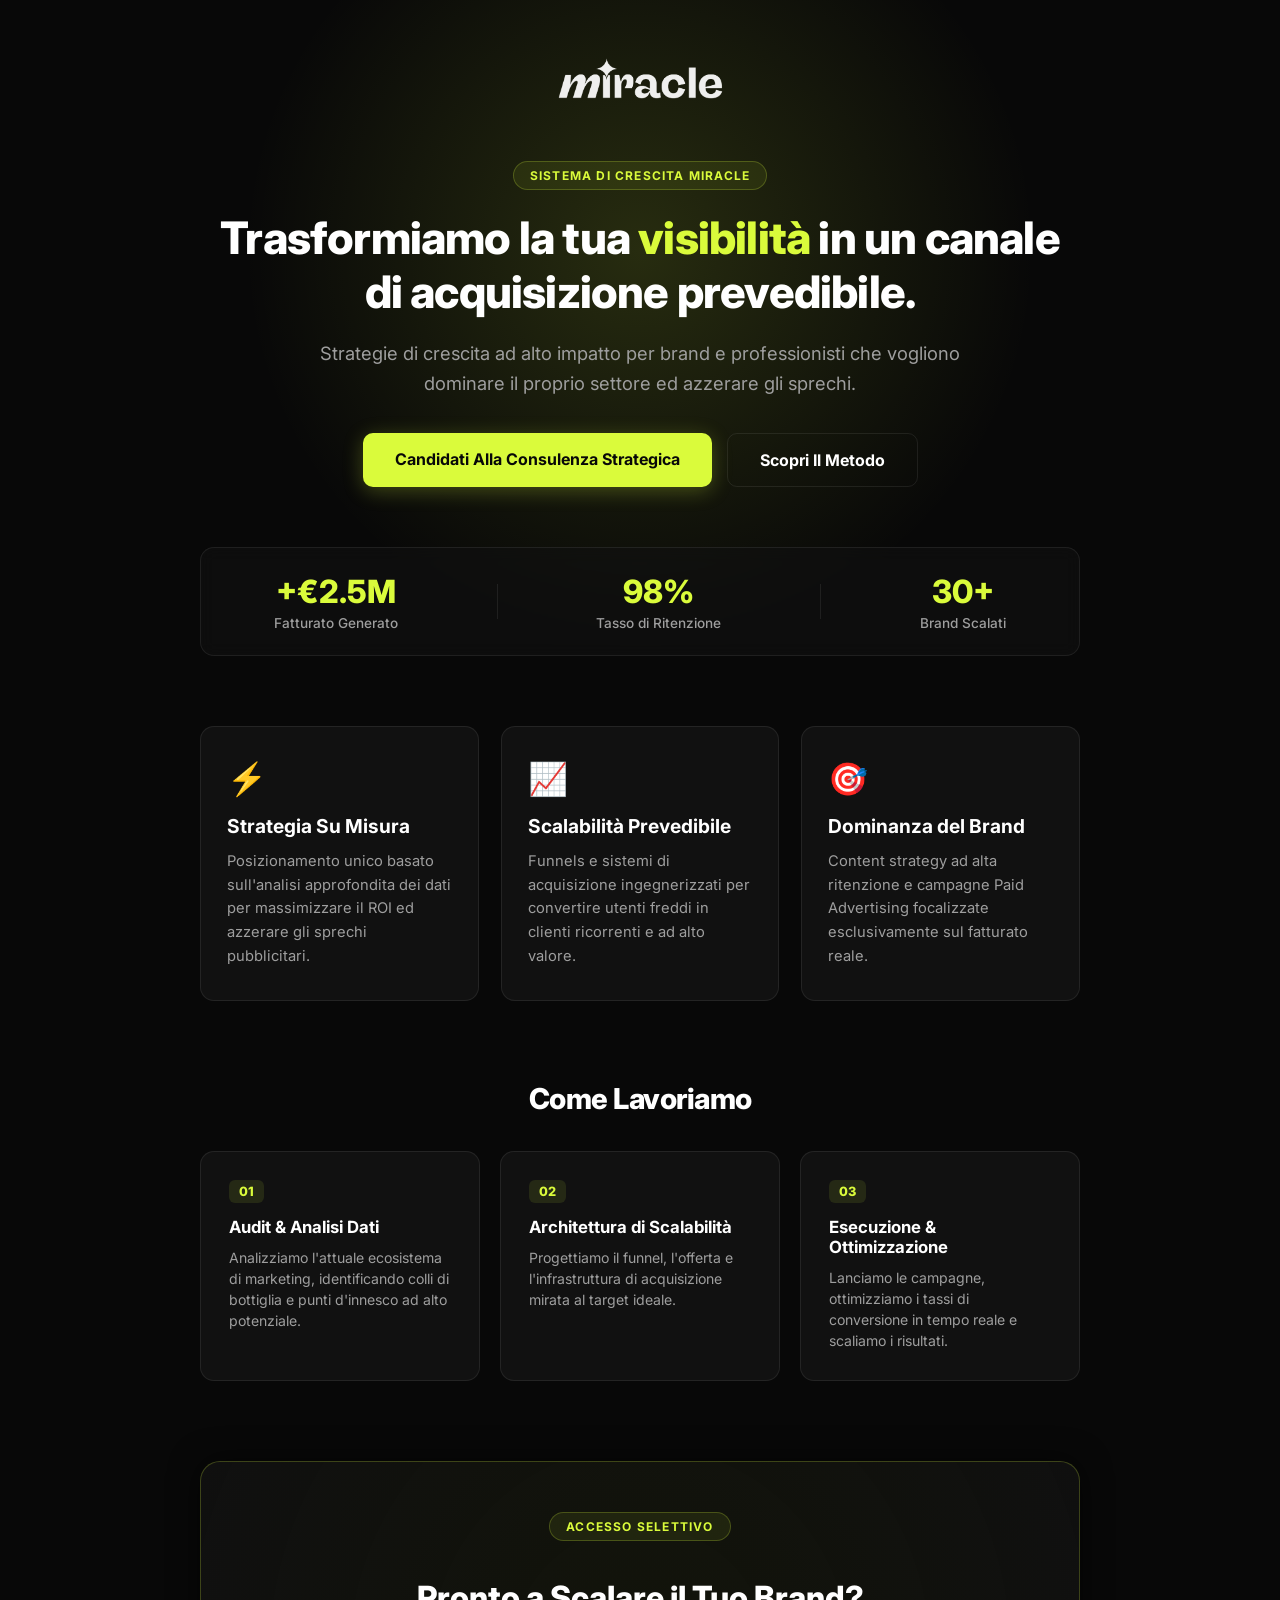
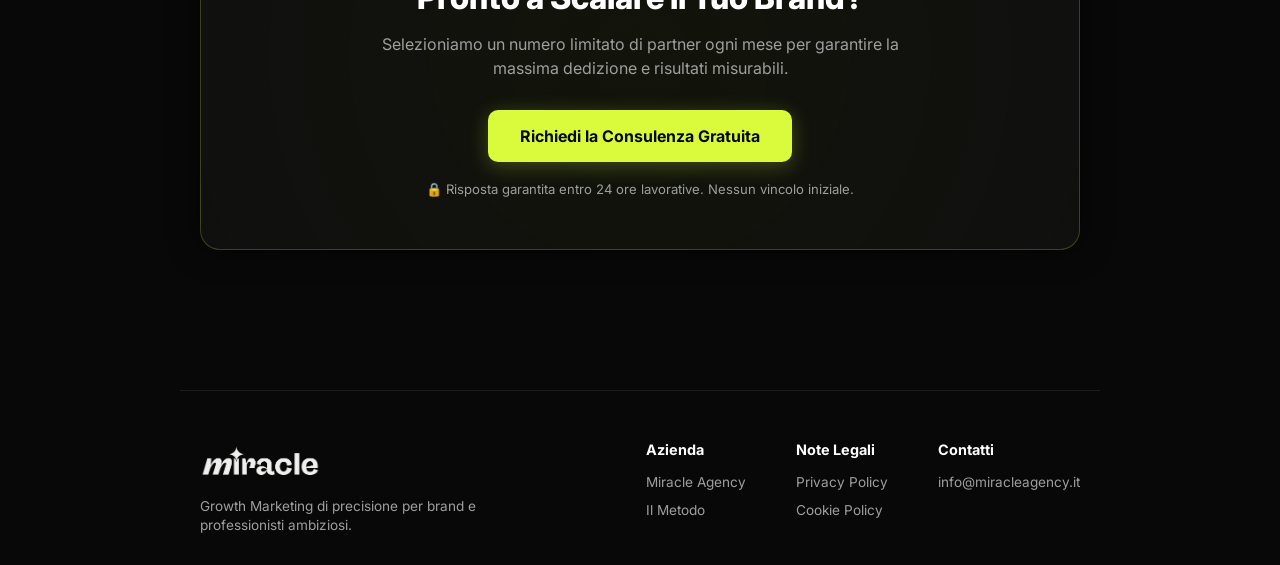
==== index.html @ 94b8d458 "Rename index.HTML to index.html" ====
<!DOCTYPE html>
<html lang="it">
<head>
    <meta charset="UTF-8">
    <meta name="viewport" content="width=device-width, initial-scale=1.0">
    <title>Miracle Agency | Dominanza Digitale & Scale Marketing</title>
    <!-- Importazione font Inter -->
    <link href="https://fonts.googleapis.com/css2?family=Inter:wght@400;600;700;800&display=swap" rel="stylesheet">
    <link rel="stylesheet" href="stile.CSS">
</head>
<body>
    <div class="glow-bg"></div>

    <!-- MAIN CONTAINER -->
    <main class="container">
        <!-- LOGO HEADER -->
        <header class="logo-container">
            <img src="logom.png" alt="Miracle Agency Logo" class="logo">
        </header>

        <!-- HERO SECTION -->
        <section class="hero-section">
            <span class="badge">SISTEMA DI CRESCITA MIRACLE</span>
            <h1 class="headline">Trasformiamo la tua <span class="highlight">visibilità</span> in un canale di acquisizione prevedibile.</h1>
            <p class="subtitle">Strategie di crescita ad alto impatto per brand e professionisti che vogliono dominare il proprio settore ed azzerare gli sprechi.</p>
            
            <div class="hero-cta-group">
                <a href="#candidatura" class="cta-button primary-cta">Candidati Alla Consulenza Strategica</a>
                <a href="#metodo" class="cta-button secondary-cta">Scopri Il Metodo</a>
            </div>
        </section>

        <!-- SOCIAL PROOF / STATS BAR -->
        <section class="stats-bar">
            <div class="stat-item">
                <span class="stat-number">+€2.5M</span>
                <span class="stat-label">Fatturato Generato</span>
            </div>
            <div class="stat-divider"></div>
            <div class="stat-item">
                <span class="stat-number">98%</span>
                <span class="stat-label">Tasso di Ritenzione</span>
            </div>
            <div class="stat-divider"></div>
            <div class="stat-item">
                <span class="stat-number">30+</span>
                <span class="stat-label">Brand Scalati</span>
            </div>
        </section>

        <!-- PILLARI DI VALORE -->
        <section class="features-grid" id="metodo">
            <div class="feature-card">
                <div class="card-icon">⚡</div>
                <h3>Strategia Su Misura</h3>
                <p>Posizionamento unico basato sull'analisi approfondita dei dati per massimizzare il ROI ed azzerare gli sprechi pubblicitari.</p>
            </div>
            <div class="feature-card">
                <div class="card-icon">📈</div>
                <h3>Scalabilità Prevedibile</h3>
                <p>Funnels e sistemi di acquisizione ingegnerizzati per convertire utenti freddi in clienti ricorrenti e ad alto valore.</p>
            </div>
            <div class="feature-card">
                <div class="card-icon">🎯</div>
                <h3>Dominanza del Brand</h3>
                <p>Content strategy ad alta ritenzione e campagne Paid Advertising focalizzate esclusivamente sul fatturato reale.</p>
            </div>
        </section>

        <!-- COME FUNZIONA (ROADMAP) -->
        <section class="roadmap-section">
            <h2 class="section-title">Come Lavoriamo</h2>
            <div class="roadmap-grid">
                <div class="step-card">
                    <span class="step-number">01</span>
                    <h4>Audit & Analisi Dati</h4>
                    <p>Analizziamo l'attuale ecosistema di marketing, identificando colli di bottiglia e punti d'innesco ad alto potenziale.</p>
                </div>
                <div class="step-card">
                    <span class="step-number">02</span>
                    <h4>Architettura di Scalabilità</h4>
                    <p>Progettiamo il funnel, l'offerta e l'infrastruttura di acquisizione mirata al target ideale.</p>
                </div>
                <div class="step-card">
                    <span class="step-number">03</span>
                    <h4>Esecuzione & Ottimizzazione</h4>
                    <p>Lanciamo le campagne, ottimizziamo i tassi di conversione in tempo reale e scaliamo i risultati.</p>
                </div>
            </div>
        </section>

        <!-- DIRECT CALL TO ACTION SECTION -->
        <section class="cta-box-section" id="candidatura">
            <span class="badge">ACCESSO SELETTIVO</span>
            <h2>Pronto a Scalare il Tuo Brand?</h2>
            <p>Selezioniamo un numero limitato di partner ogni mese per garantire la massima dedizione e risultati misurabili.</p>
            
            <a href="https://tua-pagina-di-prenotazione.com" class="cta-button primary-cta">Richiedi la Consulenza Gratuita</a>
            
            <p class="cta-microcopy">🔒 Risposta garantita entro 24 ore lavorative. Nessun vincolo iniziale.</p>
        </section>
    </main>

    <!-- FOOTER -->
    <footer>
        <div class="footer-content">
            <img src="logom.png" alt="Miracle Agency" class="footer-logo">
            <p class="footer-tagline">Growth Marketing di precisione per brand e professionisti ambiziosi.</p>
        </div>
        <div class="footer-links">
            <div>
                <strong>Azienda</strong>
                <a href="#">Miracle Agency</a>
                <a href="#metodo">Il Metodo</a>
            </div>
            <div>
                <strong>Note Legali</strong>
                <a href="#">Privacy Policy</a>
                <a href="#">Cookie Policy</a>
            </div>
            <div>
                <strong>Contatti</strong>
                <a href="mailto:info@miracleagency.it">info@miracleagency.it</a>
            </div>
        </div>
    </footer>

    <script src="jv.js"></script>
</body>
</html>
---- stile.CSS ----
/* --- VARIABILI COLORI MIRACLE --- */
:root {
    --bg-dark: #080808;
    --card-bg: #111111;
    --brand-color: #dafb3b;
    --brand-hover: #c4e432;
    --text-light: #ffffff;
    --text-muted: #9e9e9e;
    --glow-spread: rgba(218, 251, 59, 0.15);
    --border-color: rgba(218, 251, 59, 0.22);
    --border-light: rgba(255, 255, 255, 0.08);
}

/* --- RESET & BASE --- */
* {
    margin: 0;
    padding: 0;
    box-sizing: border-box;
    font-family: 'Inter', -apple-system, BlinkMacSystemFont, sans-serif;
    scroll-behavior: smooth;
}

body {
    background-color: var(--bg-dark);
    color: var(--text-light);
    display: flex;
    flex-direction: column;
    min-height: 100vh;
    position: relative;
    overflow-x: hidden;
}

/* Sfondo Glow Radiale */
.glow-bg {
    position: absolute;
    top: -150px;
    left: 50%;
    transform: translateX(-50%);
    width: 800px;
    height: 800px;
    background: radial-gradient(circle, var(--glow-spread) 0%, rgba(8,8,8,0) 70%);
    pointer-events: none;
    z-index: 0;
}

/* --- CONTAINER PRINCIPALE --- */
.container {
    max-width: 920px;
    margin: 0 auto;
    padding: 50px 20px 80px 20px;
    text-align: center;
    flex-grow: 1;
    position: relative;
    z-index: 1;
}

/* --- LOGO --- */
.logo-container {
    margin-bottom: 50px;
}
.logo {
    max-width: 170px;
    height: auto;
}

/* --- HERO SECTION --- */
.badge {
    display: inline-block;
    padding: 6px 16px;
    border-radius: 20px;
    background: rgba(218, 251, 59, 0.08);
    border: 1px solid var(--border-color);
    color: var(--brand-color);
    font-size: 0.75rem;
    font-weight: 700;
    letter-spacing: 1.2px;
    margin-bottom: 22px;
    text-transform: uppercase;
}

.headline {
    font-size: 2.8rem;
    font-weight: 800;
    line-height: 1.2;
    margin-bottom: 20px;
    letter-spacing: -0.8px;
}

.highlight {
    color: var(--brand-color);
}

.subtitle {
    font-size: 1.15rem;
    color: var(--text-muted);
    max-width: 660px;
    margin: 0 auto 35px auto;
    line-height: 1.6;
}

/* HERO CTA GROUP */
.hero-cta-group {
    display: flex;
    justify-content: center;
    gap: 15px;
    margin-bottom: 60px;
    flex-wrap: wrap;
}

.cta-button {
    display: inline-block;
    padding: 16px 32px;
    font-size: 1rem;
    font-weight: 700;
    border-radius: 10px;
    text-decoration: none;
    transition: all 0.3s ease;
    cursor: pointer;
}

.primary-cta {
    background-color: var(--brand-color);
    color: var(--bg-dark);
    box-shadow: 0 4px 20px rgba(218, 251, 59, 0.25);
}

.primary-cta:hover {
    background-color: var(--brand-hover);
    transform: translateY(-2px);
    box-shadow: 0 8px 25px rgba(218, 251, 59, 0.4);
}

.secondary-cta {
    background-color: transparent;
    color: var(--text-light);
    border: 1px solid var(--border-light);
}

.secondary-cta:hover {
    border-color: var(--border-color);
    color: var(--brand-color);
    background: rgba(255, 255, 255, 0.02);
}

/* --- STATS BAR --- */
.stats-bar {
    display: flex;
    justify-content: space-around;
    align-items: center;
    background: rgba(18, 18, 18, 0.6);
    border: 1px solid var(--border-light);
    border-radius: 14px;
    padding: 24px;
    margin-bottom: 70px;
    backdrop-filter: blur(8px);
}

.stat-item {
    display: flex;
    flex-direction: column;
    align-items: center;
}

.stat-number {
    font-size: 2rem;
    font-weight: 800;
    color: var(--brand-color);
    margin-bottom: 4px;
}

.stat-label {
    font-size: 0.85rem;
    color: var(--text-muted);
    font-weight: 500;
}

.stat-divider {
    width: 1px;
    height: 35px;
    background-color: var(--border-light);
}

/* --- FEATURES GRID --- */
.features-grid {
    display: grid;
    grid-template-columns: repeat(auto-fit, minmax(260px, 1fr));
    gap: 22px;
    margin-bottom: 80px;
    text-align: left;
}

.feature-card {
    background: var(--card-bg);
    border: 1px solid var(--border-light);
    border-radius: 14px;
    padding: 32px 26px;
    transition: all 0.3s ease;
}

.feature-card:hover {
    border-color: var(--border-color);
    transform: translateY(-4px);
    box-shadow: 0 10px 30px var(--glow-spread);
}

.card-icon {
    font-size: 2rem;
    margin-bottom: 16px;
}

.feature-card h3 {
    font-size: 1.2rem;
    font-weight: 700;
    margin-bottom: 12px;
}

.feature-card p {
    font-size: 0.92rem;
    color: var(--text-muted);
    line-height: 1.6;
}

/* --- ROADMAP / COME FUNZIONA --- */
.roadmap-section {
    margin-bottom: 80px;
}

.section-title {
    font-size: 1.8rem;
    font-weight: 800;
    margin-bottom: 35px;
    letter-spacing: -0.5px;
}

.roadmap-grid {
    display: grid;
    grid-template-columns: repeat(auto-fit, minmax(250px, 1fr));
    gap: 20px;
    text-align: left;
}

.step-card {
    background: var(--card-bg);
    border: 1px solid var(--border-light);
    border-radius: 14px;
    padding: 28px;
    position: relative;
}

.step-number {
    font-size: 0.8rem;
    font-weight: 800;
    color: var(--brand-color);
    background: rgba(218, 251, 59, 0.1);
    padding: 4px 10px;
    border-radius: 6px;
    display: inline-block;
    margin-bottom: 14px;
}

.step-card h4 {
    font-size: 1.05rem;
    font-weight: 700;
    margin-bottom: 10px;
}

.step-card p {
    font-size: 0.88rem;
    color: var(--text-muted);
    line-height: 1.5;
}

/* --- CTA BOX SECTION --- */
.cta-box-section {
    background: radial-gradient(circle at center, rgba(218, 251, 59, 0.05) 0%, rgba(18, 18, 18, 0.8) 100%);
    border: 1px solid var(--border-color);
    border-radius: 20px;
    padding: 50px 30px;
    margin-bottom: 60px;
    box-shadow: 0 0 30px rgba(0, 0, 0, 0.6);
}

.cta-box-section h2 {
    font-size: 2rem;
    font-weight: 800;
    margin: 15px 0;
}

.cta-box-section p {
    color: var(--text-muted);
    max-width: 540px;
    margin: 0 auto 30px auto;
    font-size: 1rem;
    line-height: 1.5;
}

.cta-microcopy {
    font-size: 0.82rem !important;
    color: var(--text-muted) !important;
    margin-top: 18px !important;
    margin-bottom: 0 !important;
}

/* --- FOOTER --- */
footer {
    border-top: 1px solid var(--border-light);
    padding: 50px 20px 30px 20px;
    max-width: 920px;
    margin: 0 auto;
    width: 100%;
    display: flex;
    justify-content: space-between;
    align-items: flex-start;
    flex-wrap: wrap;
    gap: 30px;
}

.footer-content {
    max-width: 300px;
    text-align: left;
}

.footer-logo {
    max-width: 120px;
    margin-bottom: 12px;
}

.footer-tagline {
    font-size: 0.85rem;
    color: var(--text-muted);
    line-height: 1.4;
}

.footer-links {
    display: flex;
    gap: 50px;
    font-size: 0.85rem;
    flex-wrap: wrap;
}

.footer-links div {
    display: flex;
    flex-direction: column;
    gap: 12px;
    text-align: left;
}

.footer-links strong {
    color: var(--text-light);
    margin-bottom: 4px;
    font-size: 0.9rem;
}

.footer-links a {
    color: var(--text-muted);
    text-decoration: none;
    transition: color 0.2s;
}

.footer-links a:hover {
    color: var(--brand-color);
}

/* --- RESPONSIVE --- */
@media (max-width: 768px) {
    .headline { font-size: 2.1rem; }
    .subtitle { font-size: 1rem; }
    .hero-cta-group { flex-direction: column; }
    .cta-button { width: 100%; text-align: center; }
    .stats-bar { flex-direction: column; gap: 20px; }
    .stat-divider { width: 60%; height: 1px; }
    footer { flex-direction: column; text-align: center; align-items: center; }
    .footer-content { text-align: center; }
    .footer-links { justify-content: center; text-align: center; gap: 30px; }
    .footer-links div { text-align: center; }
}
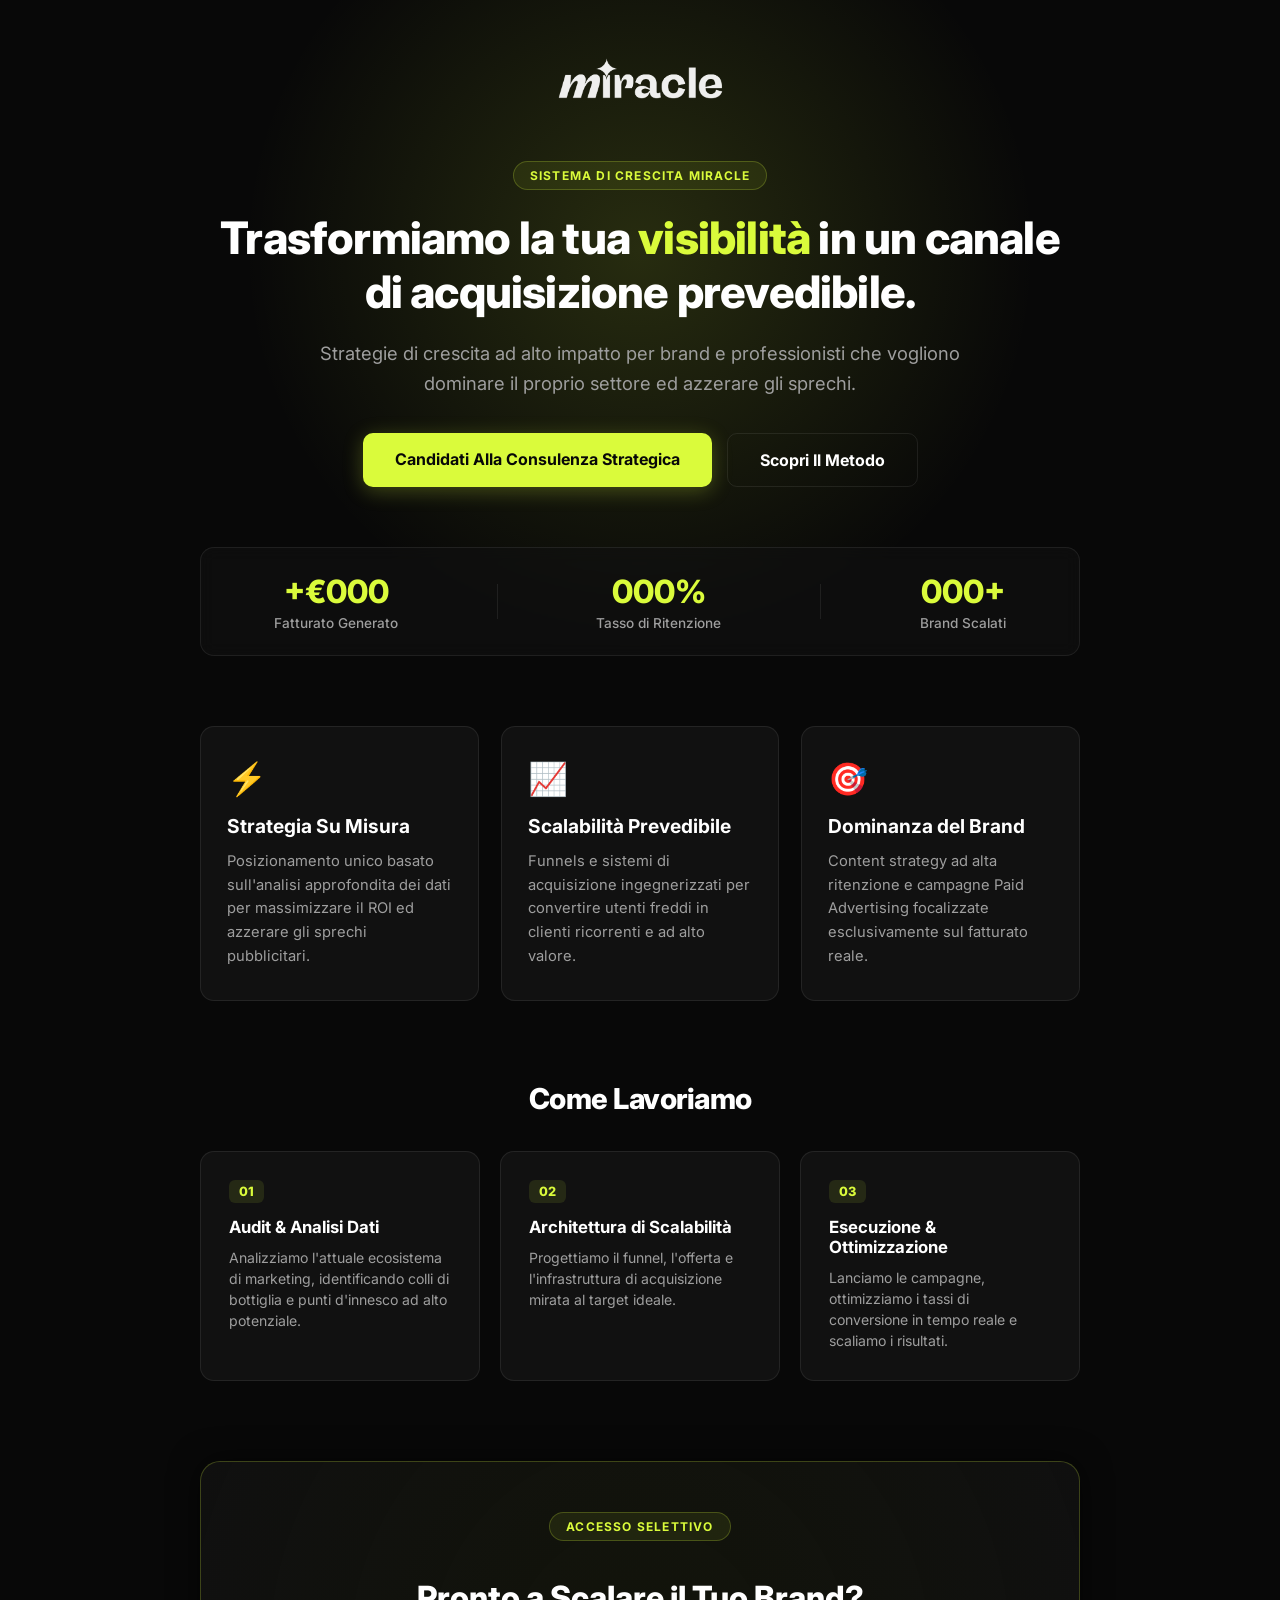
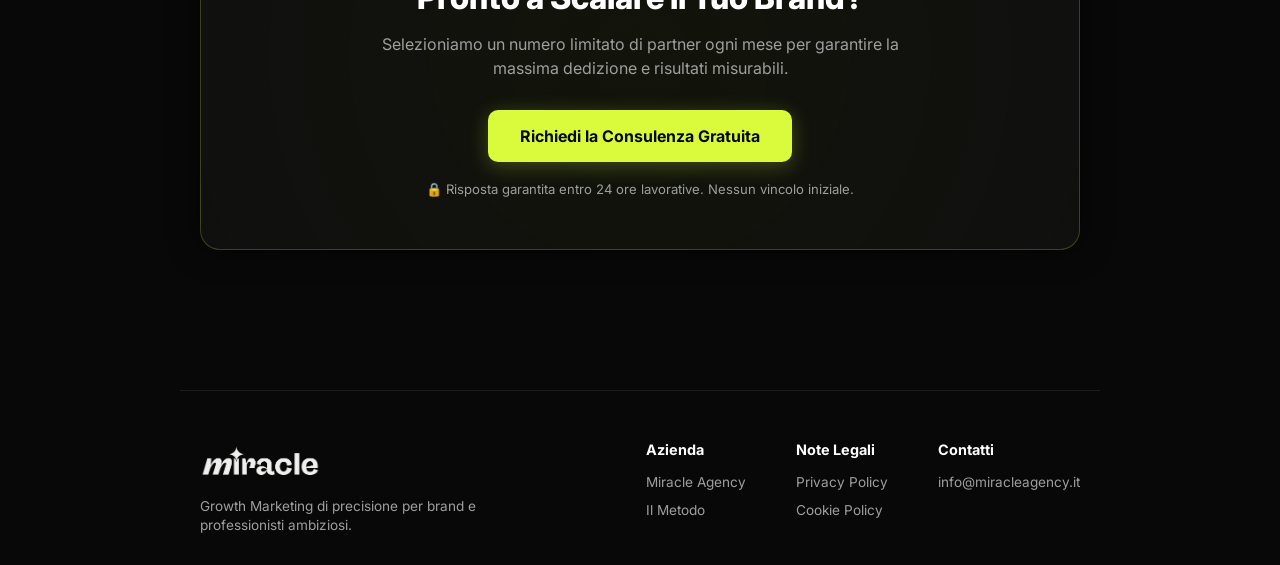
==== commit d9ae7954: "Rename index.HTML to index.html" ====
--- a/index.html
+++ b/index.html
@@ -7,6 +7,7 @@
     <!-- Importazione font Inter -->
     <link href="https://fonts.googleapis.com/css2?family=Inter:wght@400;600;700;800&display=swap" rel="stylesheet">
     <link rel="stylesheet" href="stile.CSS">
+    
 </head>
 <body>
     <div class="glow-bg"></div>
@@ -33,17 +34,17 @@
         <!-- SOCIAL PROOF / STATS BAR -->
         <section class="stats-bar">
             <div class="stat-item">
-                <span class="stat-number">+€2.5M</span>
+                <span class="stat-number">+€000</span>
                 <span class="stat-label">Fatturato Generato</span>
             </div>
             <div class="stat-divider"></div>
             <div class="stat-item">
-                <span class="stat-number">98%</span>
+                <span class="stat-number">000%</span>
                 <span class="stat-label">Tasso di Ritenzione</span>
             </div>
             <div class="stat-divider"></div>
             <div class="stat-item">
-                <span class="stat-number">30+</span>
+                <span class="stat-number">000+</span>
                 <span class="stat-label">Brand Scalati</span>
             </div>
         </section>
@@ -95,8 +96,9 @@
             <h2>Pronto a Scalare il Tuo Brand?</h2>
             <p>Selezioniamo un numero limitato di partner ogni mese per garantire la massima dedizione e risultati misurabili.</p>
             
-            <a href="https://tua-pagina-di-prenotazione.com" class="cta-button primary-cta">Richiedi la Consulenza Gratuita</a>
-            
+<!-- DOPO (Codice modificato) -->
+            <a href="consulenza.html" class="cta-button primary-cta">Richiedi la Consulenza Gratuita</a>    
+                    
             <p class="cta-microcopy">🔒 Risposta garantita entro 24 ore lavorative. Nessun vincolo iniziale.</p>
         </section>
     </main>
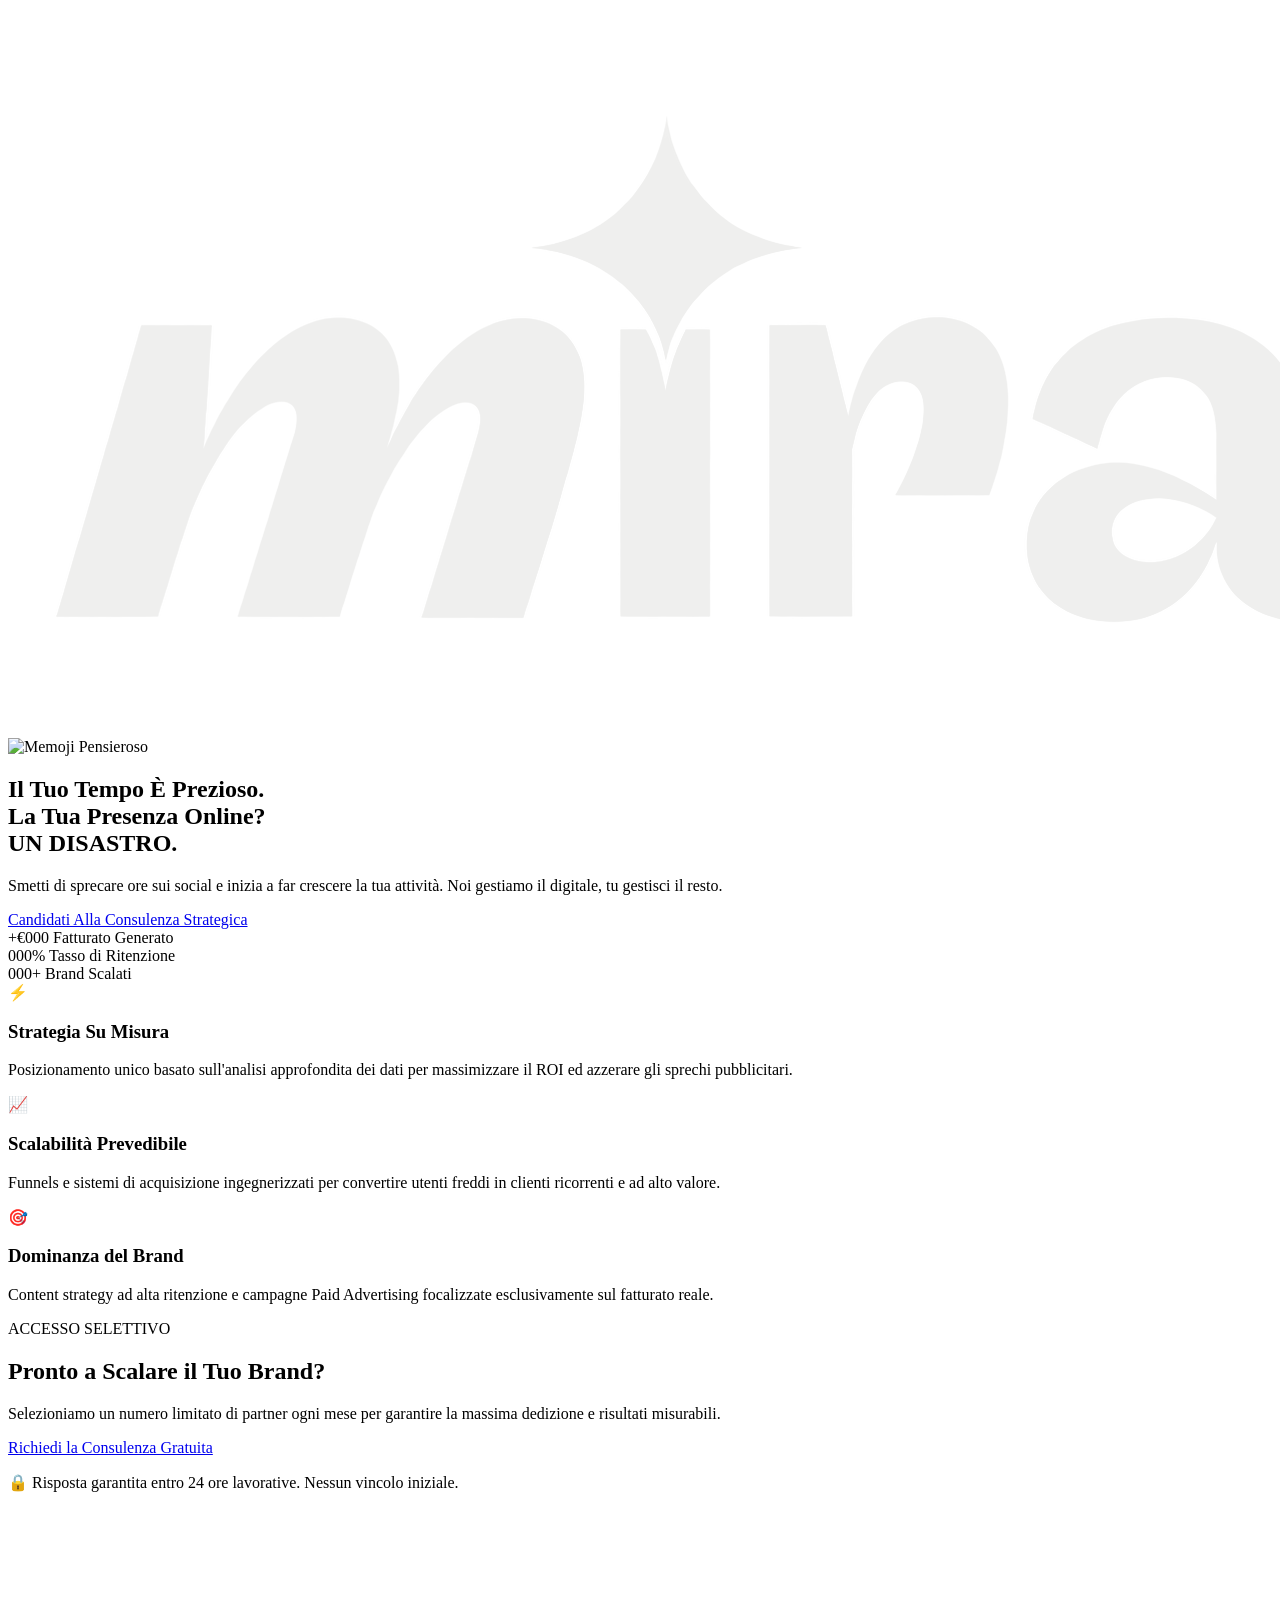
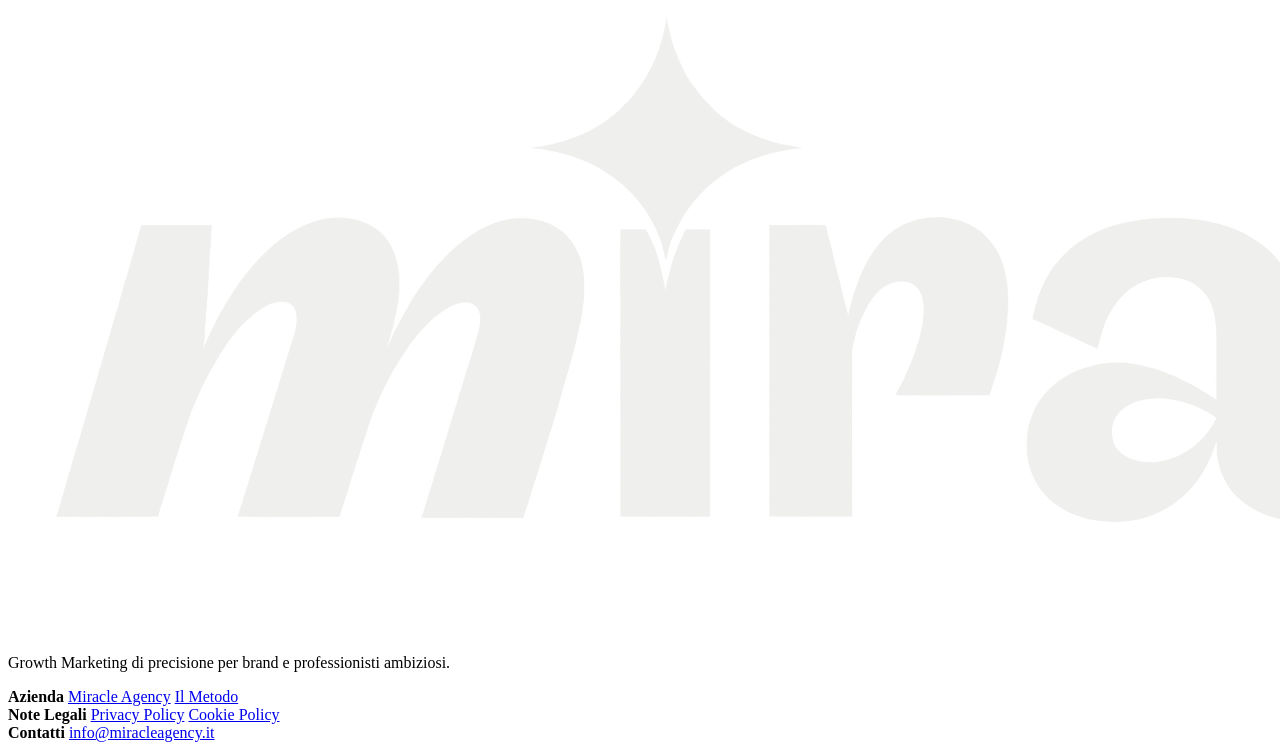
==== commit d5192619: "Rename index.HTML to index.html" ====
--- a/index.html
+++ b/index.html
@@ -4,34 +4,37 @@
     <meta charset="UTF-8">
     <meta name="viewport" content="width=device-width, initial-scale=1.0">
     <title>Miracle Agency | Dominanza Digitale & Scale Marketing</title>
-    <!-- Importazione font Inter -->
-    <link href="https://fonts.googleapis.com/css2?family=Inter:wght@400;600;700;800&display=swap" rel="stylesheet">
-    <link rel="stylesheet" href="stile.CSS">
-    
+    <!-- Font -->
+    <link href="https://fonts.googleapis.com/css2?family=Inter:wght@400;600;700;800&family=Playfair+Display:ital,wght@1,600&display=swap" rel="stylesheet">
+    <!-- FOGLIO DI STILE -->
+    <link rel="stylesheet" href="stile.css">
 </head>
 <body>
     <div class="glow-bg"></div>
 
-    <!-- MAIN CONTAINER -->
     <main class="container">
-        <!-- LOGO HEADER -->
+        <!-- LOGO -->
         <header class="logo-container">
             <img src="logom.png" alt="Miracle Agency Logo" class="logo">
         </header>
 
         <!-- HERO SECTION -->
         <section class="hero-section">
-            <span class="badge">SISTEMA DI CRESCITA MIRACLE</span>
-            <h1 class="headline">Trasformiamo la tua <span class="highlight">visibilità</span> in un canale di acquisizione prevedibile.</h1>
-            <p class="subtitle">Strategie di crescita ad alto impatto per brand e professionisti che vogliono dominare il proprio settore ed azzerare gli sprechi.</p>
+            <img src="memoji.png" alt="Memoji Pensieroso" class="hero-memoji">
+            
+            <h1 class="headline">
+                Il Tuo <span class="serif-italic">Tempo</span> È Prezioso.<br>
+                La Tua <span class="serif-italic">Presenza</span> Online?<br>
+                <span class="red-highlight">UN DISASTRO.</span>
+            </h1>
+            <p class="subtitle new-subtitle">Smetti di sprecare ore sui social e inizia a far crescere la tua attività. Noi gestiamo il digitale, tu gestisci il resto.</p>
             
             <div class="hero-cta-group">
                 <a href="#candidatura" class="cta-button primary-cta">Candidati Alla Consulenza Strategica</a>
-                <a href="#metodo" class="cta-button secondary-cta">Scopri Il Metodo</a>
             </div>
         </section>
 
-        <!-- SOCIAL PROOF / STATS BAR -->
+        <!-- STATS BAR -->
         <section class="stats-bar">
             <div class="stat-item">
                 <span class="stat-number">+€000</span>
@@ -49,7 +52,7 @@
             </div>
         </section>
 
-        <!-- PILLARI DI VALORE -->
+        <!-- PILLARI -->
         <section class="features-grid" id="metodo">
             <div class="feature-card">
                 <div class="card-icon">⚡</div>
@@ -68,35 +71,12 @@
             </div>
         </section>
 
-        <!-- COME FUNZIONA (ROADMAP) -->
-        <section class="roadmap-section">
-            <h2 class="section-title">Come Lavoriamo</h2>
-            <div class="roadmap-grid">
-                <div class="step-card">
-                    <span class="step-number">01</span>
-                    <h4>Audit & Analisi Dati</h4>
-                    <p>Analizziamo l'attuale ecosistema di marketing, identificando colli di bottiglia e punti d'innesco ad alto potenziale.</p>
-                </div>
-                <div class="step-card">
-                    <span class="step-number">02</span>
-                    <h4>Architettura di Scalabilità</h4>
-                    <p>Progettiamo il funnel, l'offerta e l'infrastruttura di acquisizione mirata al target ideale.</p>
-                </div>
-                <div class="step-card">
-                    <span class="step-number">03</span>
-                    <h4>Esecuzione & Ottimizzazione</h4>
-                    <p>Lanciamo le campagne, ottimizziamo i tassi di conversione in tempo reale e scaliamo i risultati.</p>
-                </div>
-            </div>
-        </section>
-
-        <!-- DIRECT CALL TO ACTION SECTION -->
+        <!-- CTA BOX -->
         <section class="cta-box-section" id="candidatura">
             <span class="badge">ACCESSO SELETTIVO</span>
             <h2>Pronto a Scalare il Tuo Brand?</h2>
             <p>Selezioniamo un numero limitato di partner ogni mese per garantire la massima dedizione e risultati misurabili.</p>
             
-<!-- DOPO (Codice modificato) -->
             <a href="consulenza.html" class="cta-button primary-cta">Richiedi la Consulenza Gratuita</a>    
                     
             <p class="cta-microcopy">🔒 Risposta garantita entro 24 ore lavorative. Nessun vincolo iniziale.</p>
@@ -127,6 +107,7 @@
         </div>
     </footer>
 
+    <!-- SCRIPT JS -->
     <script src="jv.js"></script>
 </body>
 </html>
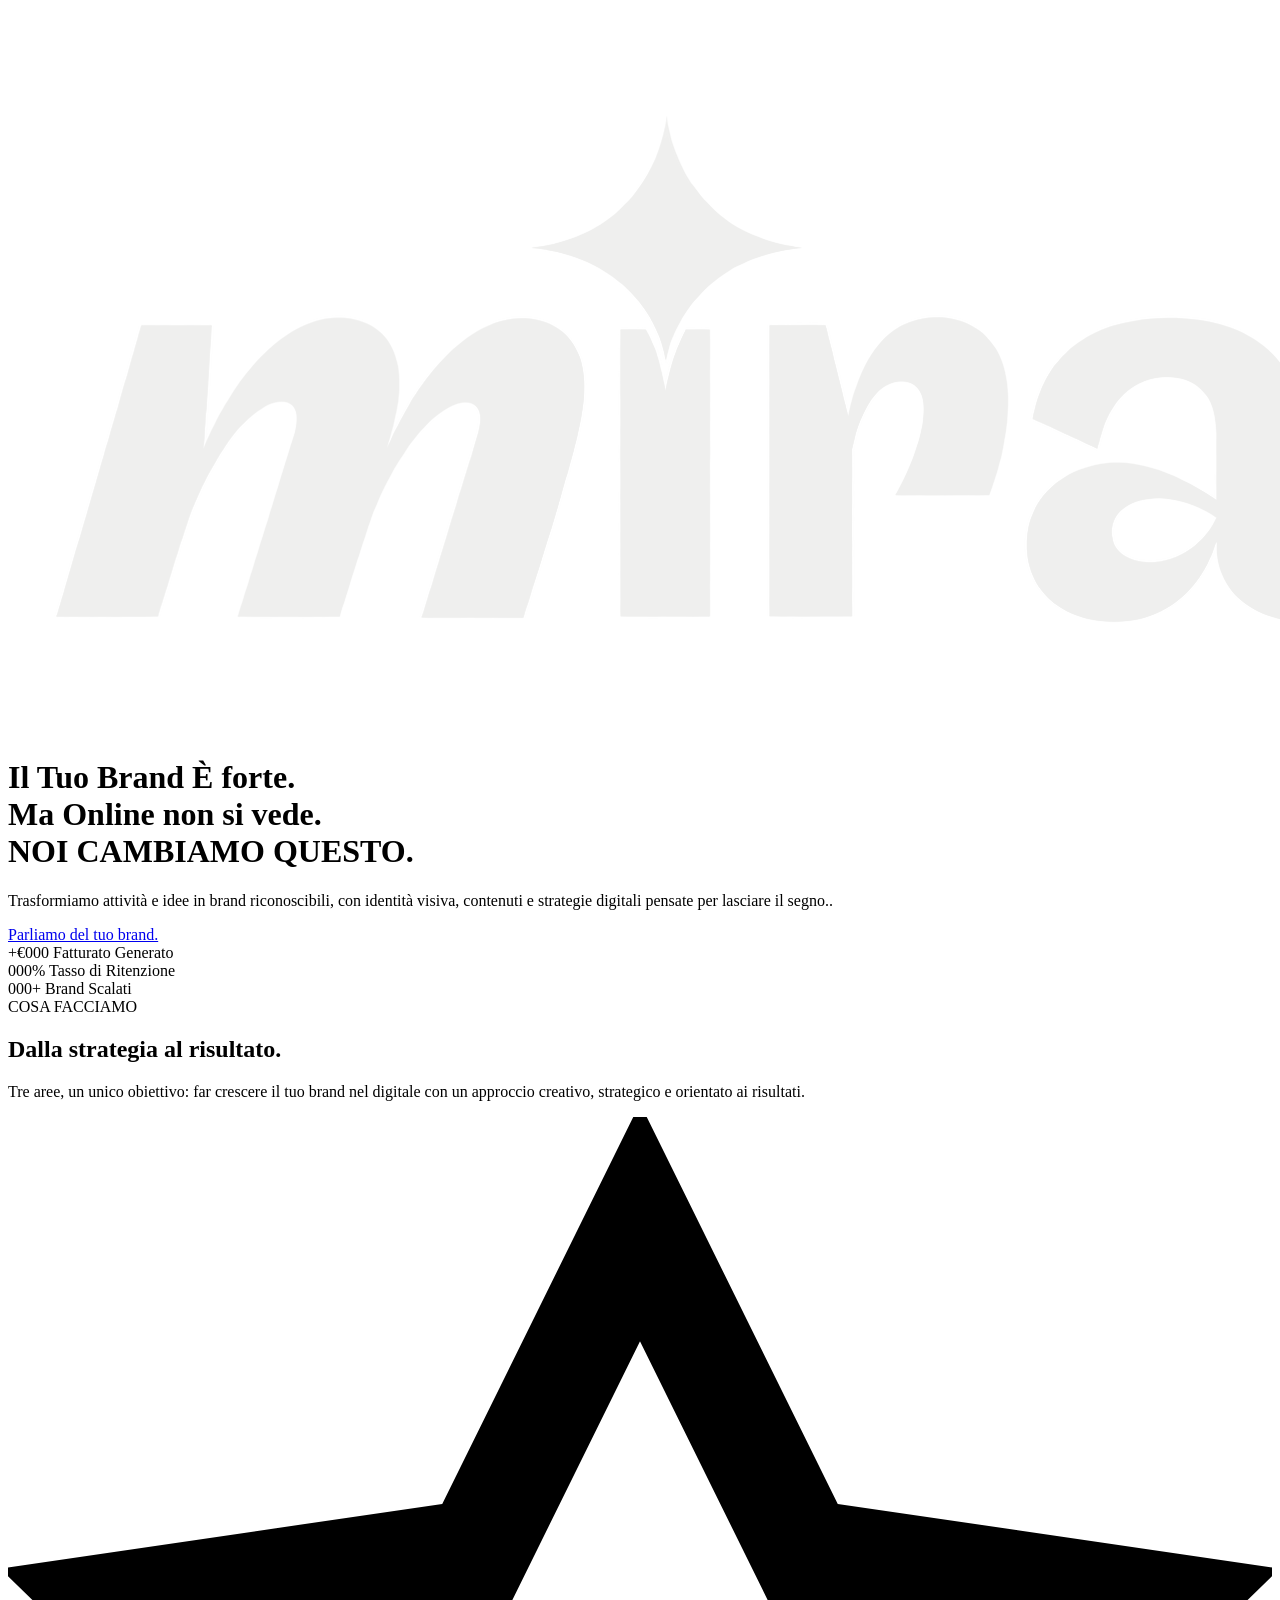
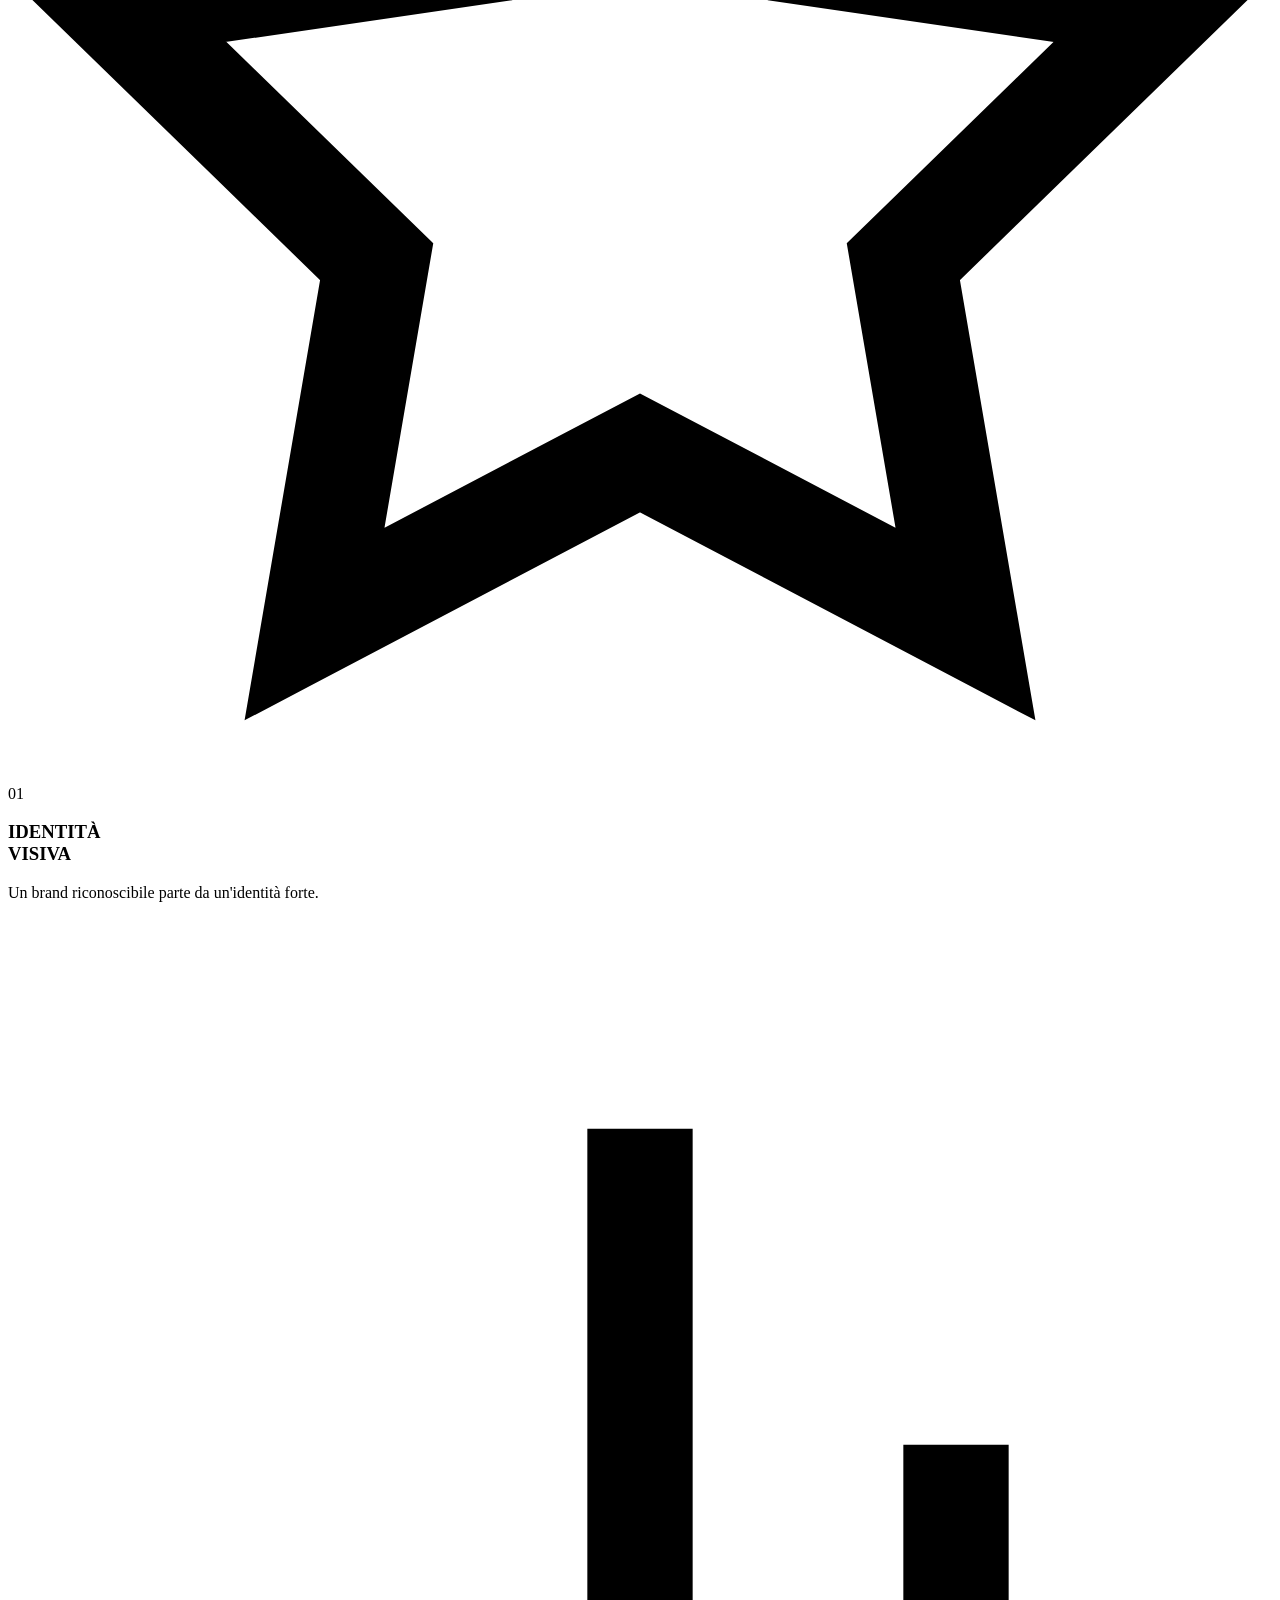
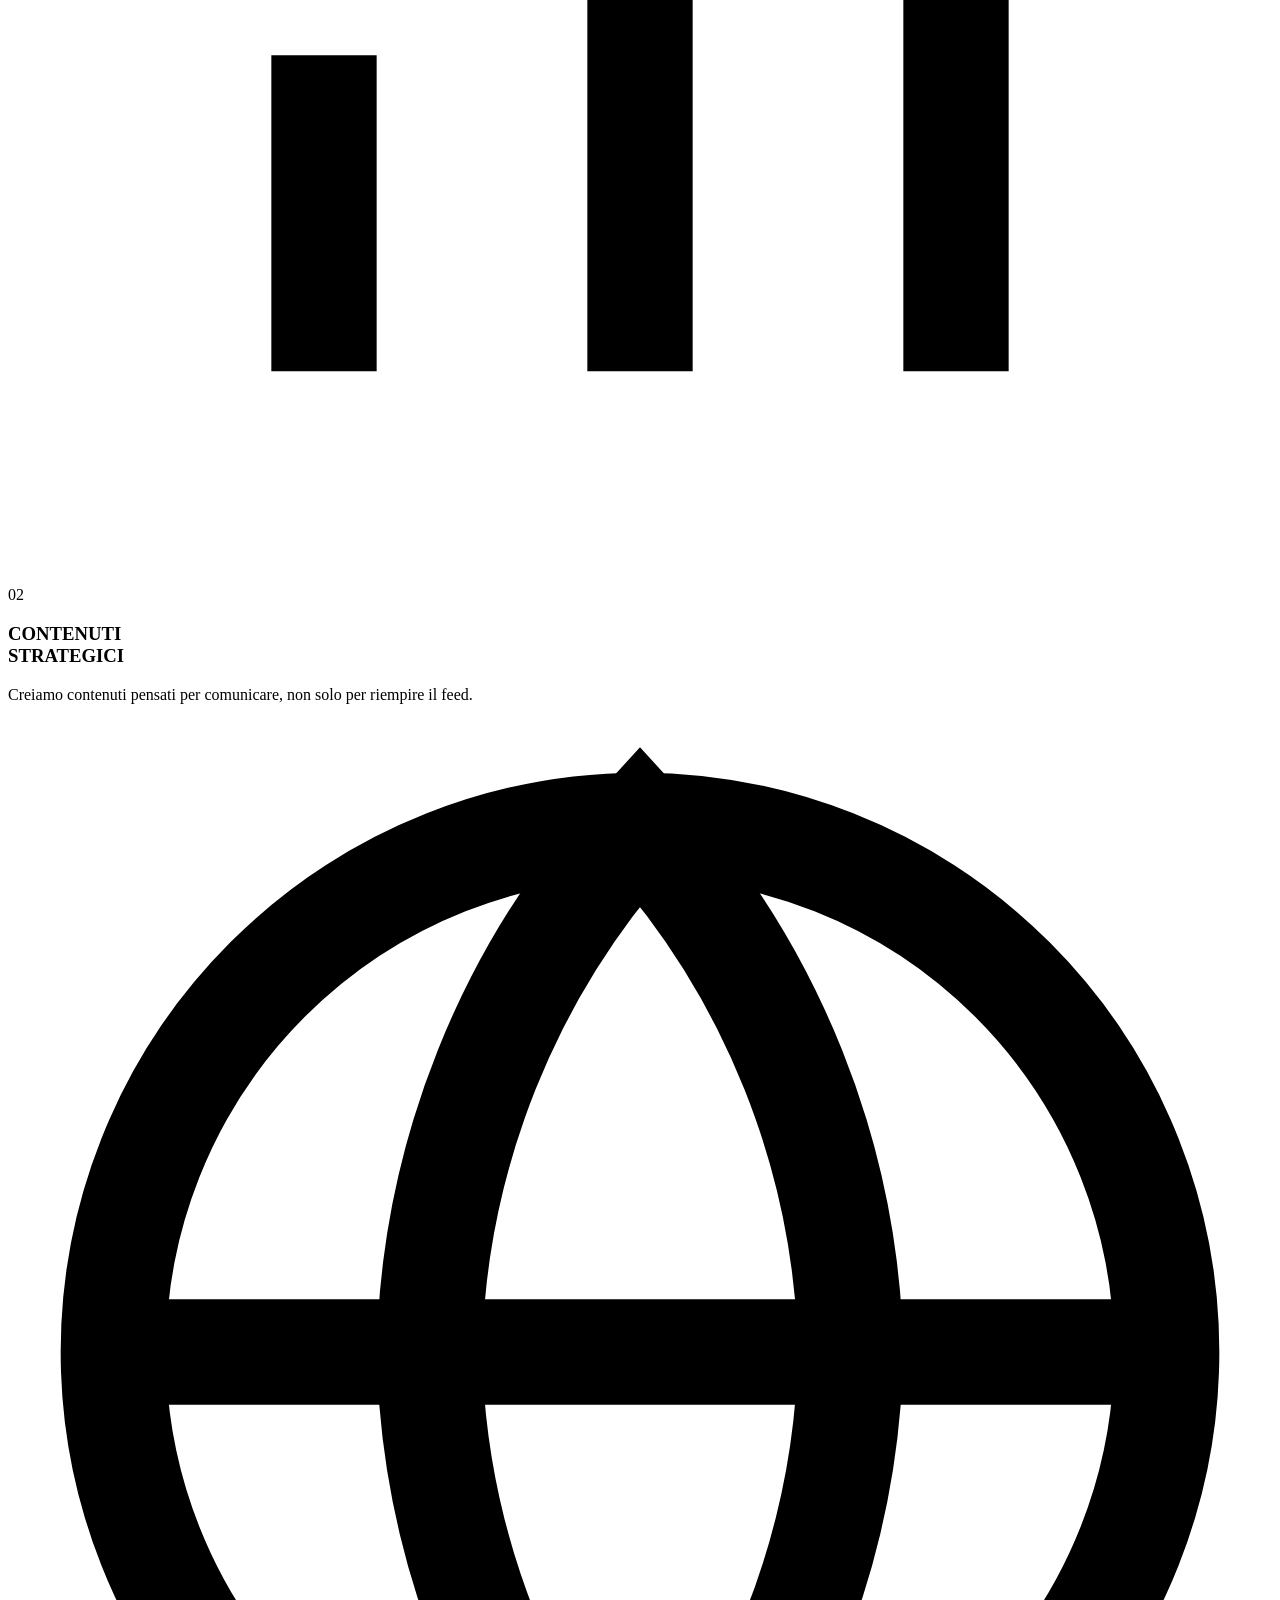
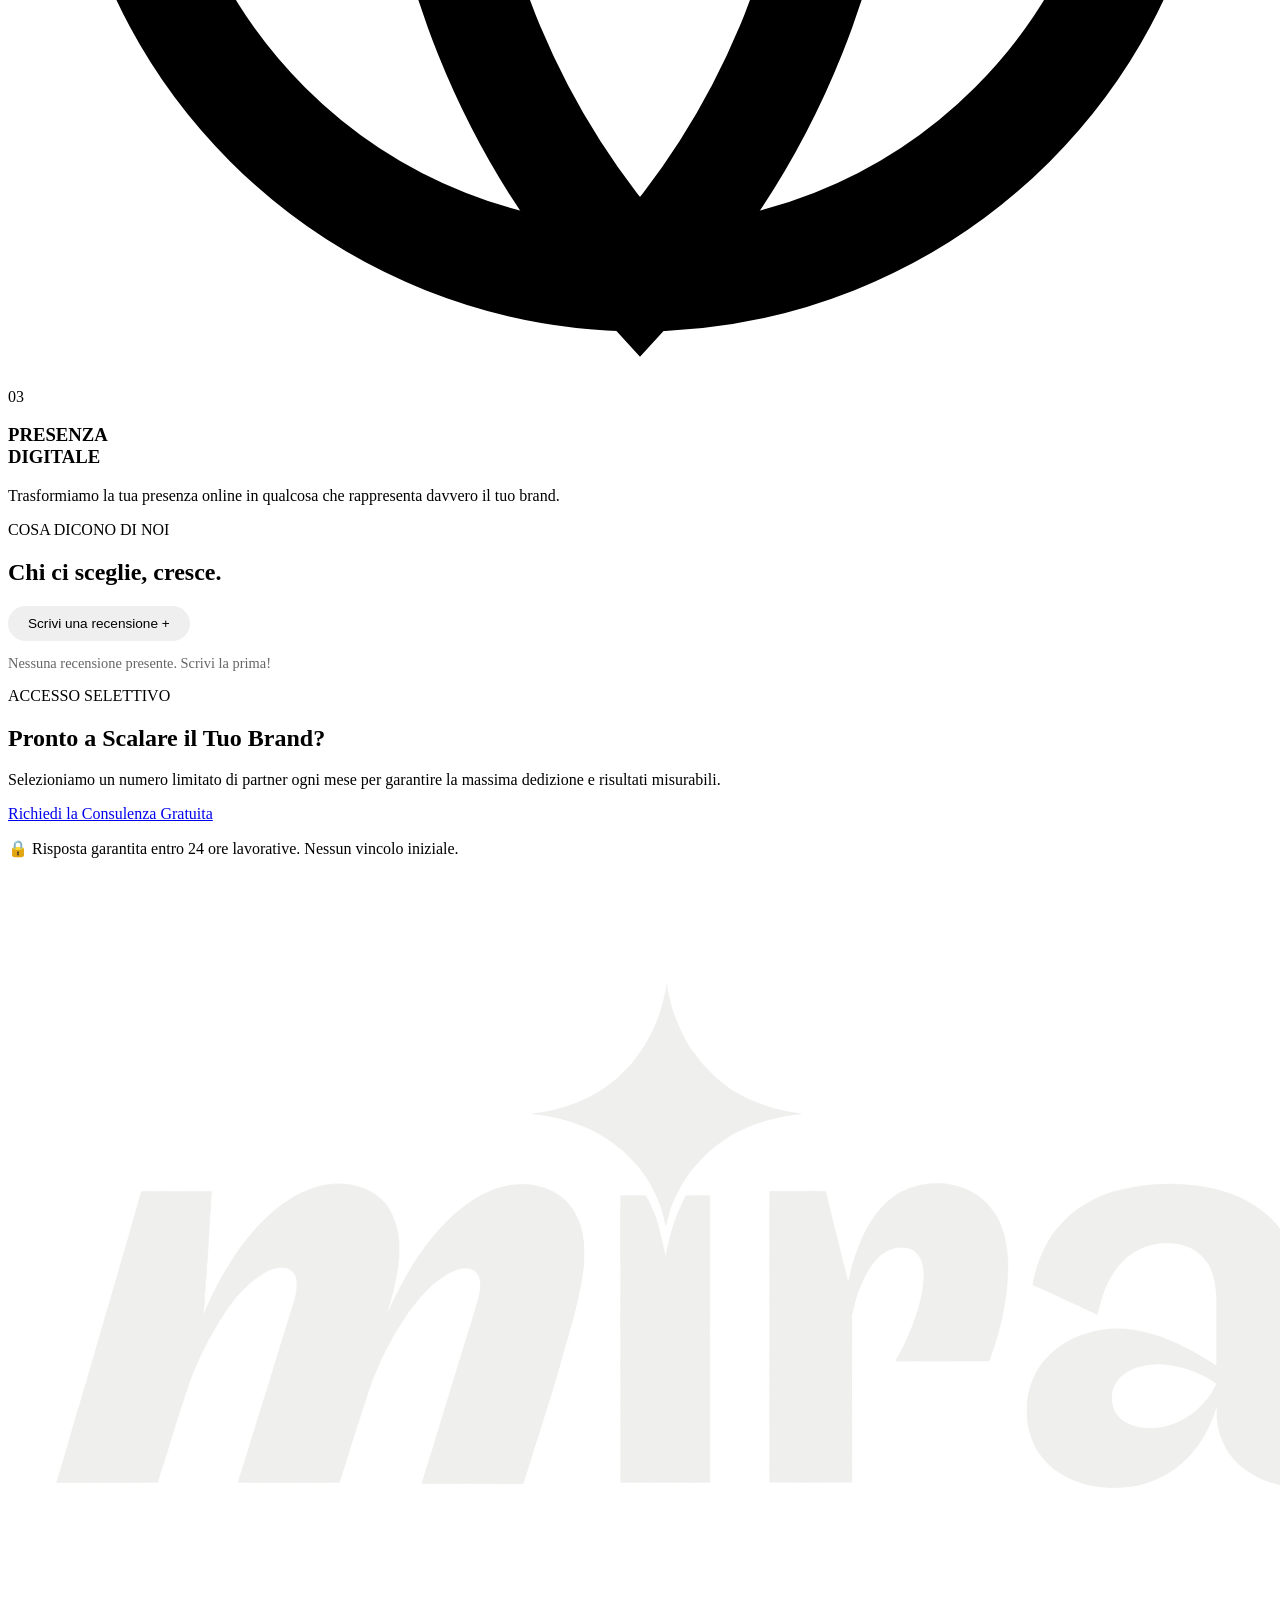
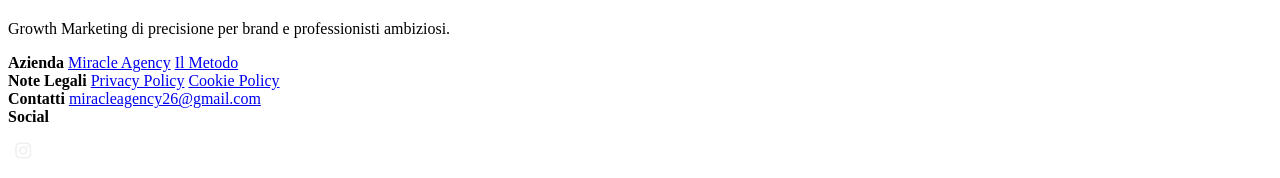
==== commit 6702a93c: "Rename index.HTML to index.html" ====
--- a/index.html
+++ b/index.html
@@ -19,20 +19,16 @@
         </header>
 
         <!-- HERO SECTION -->
-        <section class="hero-section">
-            <img src="memoji.png" alt="Memoji Pensieroso" class="hero-memoji">
-            
-            <h1 class="headline">
-                Il Tuo <span class="serif-italic">Tempo</span> È Prezioso.<br>
-                La Tua <span class="serif-italic">Presenza</span> Online?<br>
-                <span class="red-highlight">UN DISASTRO.</span>
-            </h1>
-            <p class="subtitle new-subtitle">Smetti di sprecare ore sui social e inizia a far crescere la tua attività. Noi gestiamo il digitale, tu gestisci il resto.</p>
-            
-            <div class="hero-cta-group">
-                <a href="#candidatura" class="cta-button primary-cta">Candidati Alla Consulenza Strategica</a>
-            </div>
-        </section>
+        <h1 class="headline">
+            Il Tuo <span class="serif-italic">Brand</span> È forte.<br>
+            Ma <span class="serif-italic">Online</span> non si vede.<br>
+            <span class="red-highlight">NOI CAMBIAMO QUESTO.</span>
+        </h1>
+        <p class="subtitle new-subtitle">Trasformiamo attività e idee in brand riconoscibili, con identità visiva, contenuti e strategie digitali pensate per lasciare il segno..</p>
+        
+        <div class="hero-cta-group">
+            <a href="#candidatura" class="cta-button primary-cta">Parliamo del tuo brand.</a>
+        </div>
 
         <!-- STATS BAR -->
         <section class="stats-bar">
@@ -52,22 +48,103 @@
             </div>
         </section>
 
-        <!-- PILLARI -->
+        <!-- PILLARI / COSA FACCIAMO -->
         <section class="features-grid" id="metodo">
-            <div class="feature-card">
-                <div class="card-icon">⚡</div>
-                <h3>Strategia Su Misura</h3>
-                <p>Posizionamento unico basato sull'analisi approfondita dei dati per massimizzare il ROI ed azzerare gli sprechi pubblicitari.</p>
-            </div>
-            <div class="feature-card">
-                <div class="card-icon">📈</div>
-                <h3>Scalabilità Prevedibile</h3>
-                <p>Funnels e sistemi di acquisizione ingegnerizzati per convertire utenti freddi in clienti ricorrenti e ad alto valore.</p>
-            </div>
-            <div class="feature-card">
-                <div class="card-icon">🎯</div>
-                <h3>Dominanza del Brand</h3>
-                <p>Content strategy ad alta ritenzione e campagne Paid Advertising focalizzate esclusivamente sul fatturato reale.</p>
+            <div class="section-header-box">
+                <span class="section-badge-tag">COSA FACCIAMO</span>
+                <h2 class="section-main-title">Dalla <span class="serif-italic highlight">strategia</span> al risultato.</h2>
+                <p class="section-desc">Tre aree, un unico obiettivo: far crescere il tuo brand nel digitale con un approccio creativo, strategico e orientato ai risultati.</p>
+            </div>
+
+            <div class="features-wrapper">
+                <!-- Card 1 -->
+                <div class="feature-card">
+                    <div class="card-icon-box">
+                        <svg class="feature-svg" viewBox="0 0 24 24" fill="none" stroke="currentColor" stroke-width="2"><path d="M12 2l3.09 6.26L22 9.27l-5 4.87 1.18 6.88L12 17.77l-6.18 3.25L7 14.14 2 9.27l6.91-1.01L12 2z"/></svg>
+                    </div>
+                    <div class="card-content">
+                        <span class="step-num">01</span>
+                        <h3>IDENTITÀ<br><span class="serif-italic highlight">VISIVA</span></h3>
+                        <p>Un brand riconoscibile parte da un'identità forte.</p>
+                    </div>
+                </div>
+
+                <div class="feature-divider"></div>
+
+                <!-- Card 2 -->
+                <div class="feature-card">
+                    <div class="card-icon-box">
+                        <svg class="feature-svg" viewBox="0 0 24 24" fill="none" stroke="currentColor" stroke-width="2"><line x1="18" y1="20" x2="18" y2="10"/><line x1="12" y1="20" x2="12" y2="4"/><line x1="6" y1="20" x2="6" y2="14"/></svg>
+                    </div>
+                    <div class="card-content">
+                        <span class="step-num">02</span>
+                        <h3>CONTENUTI<br><span class="serif-italic highlight">STRATEGICI</span></h3>
+                        <p>Creiamo contenuti pensati per comunicare, non solo per riempire il feed.</p>
+                    </div>
+                </div>
+
+                <div class="feature-divider"></div>
+
+                <!-- Card 3 -->
+                <div class="feature-card">
+                    <div class="card-icon-box">
+                        <svg class="feature-svg" viewBox="0 0 24 24" fill="none" stroke="currentColor" stroke-width="2"><circle cx="12" cy="12" r="10"/><line x1="2" y1="12" x2="22" y2="12"/><path d="M12 2a15.3 15.3 0 0 1 4 10 15.3 15.3 0 0 1-4 10 15.3 15.3 0 0 1-4-10 15.3 15.3 0 0 1 4-10z"/></svg>
+                    </div>
+                    <div class="card-content">
+                        <span class="step-num">03</span>
+                        <h3>PRESENZA<br><span class="serif-italic highlight">DIGITALE</span></h3>
+                        <p>Trasformiamo la tua presenza online in qualcosa che rappresenta davvero il tuo brand.</p>
+                    </div>
+                </div>
+            </div>
+        </section>
+
+        <!-- SEZIONE RECENSIONI (COSA DICONO DI NOI) -->
+        <section class="reviews-section" id="recensioni">
+            <div class="reviews-header">
+                <div class="reviews-title-wrapper">
+                    <span class="reviews-top-tag">COSA DICONO DI NOI</span>
+                    <h2 class="reviews-main-title">Chi ci sceglie, <span class="serif-italic highlight">cresce.</span></h2>
+                </div>
+                <div>
+                    <button id="openReviewFormBtn" class="cta-button primary-cta" style="padding: 10px 20px; font-size: 0.85rem; border-radius: 30px; border: none; cursor: pointer;">Scrivi una recensione +</button>
+                </div>
+            </div>
+
+            <!-- FORM INTEGRATO (Inizialmente nascosto) -->
+            <div id="reviewFormContainer" style="display: none; background: var(--card-bg, #111); border: 1px solid var(--border-light, #222); border-radius: 16px; padding: 25px; margin-bottom: 30px;">
+                <h3 style="color: white; margin-bottom: 15px; font-size: 1.2rem;">Lascia la tua recensione</h3>
+                <form id="inlineReviewForm" style="display: flex; flex-direction: column; gap: 15px;">
+                    <div style="display: flex; flex-direction: column; gap: 5px;">
+                        <label style="font-size: 0.8rem; color: #aaa;">Nome e Cognome</label>
+                        <input type="text" id="authorName" required placeholder="es. Mario Rossi" style="padding: 12px; background: #000; border: 1px solid #333; border-radius: 8px; color: white;">
+                    </div>
+                    <div style="display: flex; flex-direction: column; gap: 5px;">
+                        <label style="font-size: 0.8rem; color: #aaa;">Ruolo / Attività</label>
+                        <input type="text" id="authorRole" required placeholder="es. E-commerce Manager - Milano" style="padding: 12px; background: #000; border: 1px solid #333; border-radius: 8px; color: white;">
+                    </div>
+                    <div style="display: flex; flex-direction: column; gap: 5px;">
+                        <label style="font-size: 0.8rem; color: #aaa;">La tua recensione</label>
+                        <textarea id="reviewText" required rows="3" placeholder="Scrivi la tua esperienza..." style="padding: 12px; background: #000; border: 1px solid #333; border-radius: 8px; color: white; resize: vertical;"></textarea>
+                    </div>
+                    <div style="display: flex; flex-direction: column; gap: 5px;">
+                        <label style="font-size: 0.8rem; color: #aaa;">Valutazione</label>
+                        <select id="reviewStars" style="padding: 12px; background: #000; border: 1px solid #333; border-radius: 8px; color: white;">
+                            <option value="★★★★★">5 Stelle (Eccellente)</option>
+                            <option value="★★★★☆">4 Stelle</option>
+                            <option value="★★★☆☆">3 Stelle</option>
+                        </select>
+                    </div>
+                    <div style="display: flex; gap: 10px; margin-top: 5px;">
+                        <button type="submit" class="cta-button primary-cta" style="border: none; cursor: pointer; padding: 10px 20px; font-size: 0.85rem; border-radius: 8px;">Pubblica Subito</button>
+                        <button type="button" id="cancelReviewBtn" style="background: transparent; border: 1px solid #444; color: #aaa; padding: 10px 20px; font-size: 0.85rem; border-radius: 8px; cursor: pointer;">Annulla</button>
+                    </div>
+                </form>
+            </div>
+
+            <!-- Griglia recensioni -->
+            <div class="reviews-grid" id="reviewsContainer">
+                <!-- Le recensioni dinamiche verranno iniettate qui dentro -->
             </div>
         </section>
 
@@ -77,8 +154,8 @@
             <h2>Pronto a Scalare il Tuo Brand?</h2>
             <p>Selezioniamo un numero limitato di partner ogni mese per garantire la massima dedizione e risultati misurabili.</p>
             
-            <a href="consulenza.html" class="cta-button primary-cta">Richiedi la Consulenza Gratuita</a>    
-                    
+            <a href="consulenza.html" class="cta-button primary-cta">Richiedi la Consulenza Gratuita</a>        
+                
             <p class="cta-microcopy">🔒 Risposta garantita entro 24 ore lavorative. Nessun vincolo iniziale.</p>
         </section>
     </main>
@@ -102,12 +179,95 @@
             </div>
             <div>
                 <strong>Contatti</strong>
-                <a href="mailto:info@miracleagency.it">info@miracleagency.it</a>
+                <a href="mailto:info@miracleagency.it">miracleagency26@gmail.com</a>
+            </div>
+            <div>
+                <strong>Social</strong>
+                <div class="footer-socials" style="margin-top: 8px;">
+                    <a href="https://www.instagram.com/m1raclestudios?stkn=MWg2dnB4Z3Btc28xcA==" target="_blank" rel="noopener noreferrer" style="display: inline-block; width: 32px; height: 32px;">
+                        <img src="logoinsta.png" alt="Instagram" style="width: 100%; height: 100%; object-fit: contain; border-radius: 6px;">
+                    </a>
+                </div>
             </div>
         </div>
     </footer>
 
-    <!-- SCRIPT JS -->
-    <script src="jv.js"></script>
+    <!-- SCRIPT GESTIONE RECENSIONI (Max 6 elementi) -->
+    <script>
+        document.addEventListener("DOMContentLoaded", function() {
+            const openBtn = document.getElementById('openReviewFormBtn');
+            const formContainer = document.getElementById('reviewFormContainer');
+            const cancelBtn = document.getElementById('cancelReviewBtn');
+            const form = document.getElementById('inlineReviewForm');
+            const container = document.getElementById('reviewsContainer');
+
+            // Funzione per mostrare le recensioni (limitate alle ultime 6)
+            function renderReviews() {
+                container.innerHTML = ''; // Pulisce la griglia
+
+                let reviews = JSON.parse(localStorage.getItem('miracle_reviews')) || [];
+                const latestReviews = reviews.slice(0, 6);
+
+                if (latestReviews.length === 0) {
+                    container.innerHTML = '<p style="color: #666; font-size: 0.9rem; grid-column: 1 / -1;">Nessuna recensione presente. Scrivi la prima!</p>';
+                    return;
+                }
+
+                latestReviews.forEach(rev => {
+                    const reviewCard = document.createElement('div');
+                    reviewCard.className = 'review-card';
+                    reviewCard.innerHTML = `
+                        <p class="review-text">"${rev.text}"</p>
+                        <div class="review-author-box">
+                            <div class="author-avatar" style="background-color: #333;"></div>
+                            <div class="author-info">
+                                <strong>${rev.name}</strong>
+                               <span>${rev.role}</span>
+                            </div>
+                            <div class="review-stars">${rev.stars}</div>
+                        </div>
+                    `;
+                    container.appendChild(reviewCard);
+                });
+            }
+
+            // Mostra le recensioni all'avvio della pagina
+            renderReviews();
+
+            // Mostra il form al click
+            openBtn.addEventListener('click', function() {
+                formContainer.style.display = 'block';
+                formContainer.scrollIntoView({ behavior: 'smooth' });
+            });
+
+            // Nascondi il form
+            cancelBtn.addEventListener('click', function() {
+                formContainer.style.display = 'none';
+            });
+
+            // Gestione invio nuova recensione
+            form.addEventListener('submit', function(e) {
+                e.preventDefault();
+
+                const newReview = {
+                    name: document.getElementById('authorName').value,
+                    role: document.getElementById('authorRole').value,
+                    text: document.getElementById('reviewText').value,
+                    stars: document.getElementById('reviewStars').value
+                };
+
+                let reviews = JSON.parse(localStorage.getItem('miracle_reviews')) || [];
+                reviews.unshift(newReview);
+
+                localStorage.setItem('miracle_reviews', JSON.stringify(reviews));
+
+                renderReviews();
+
+                form.reset();
+                formContainer.style.display = 'none';
+                alert('Recensione pubblicata con successo!');
+            });
+        });
+    </script>
 </body>
 </html>
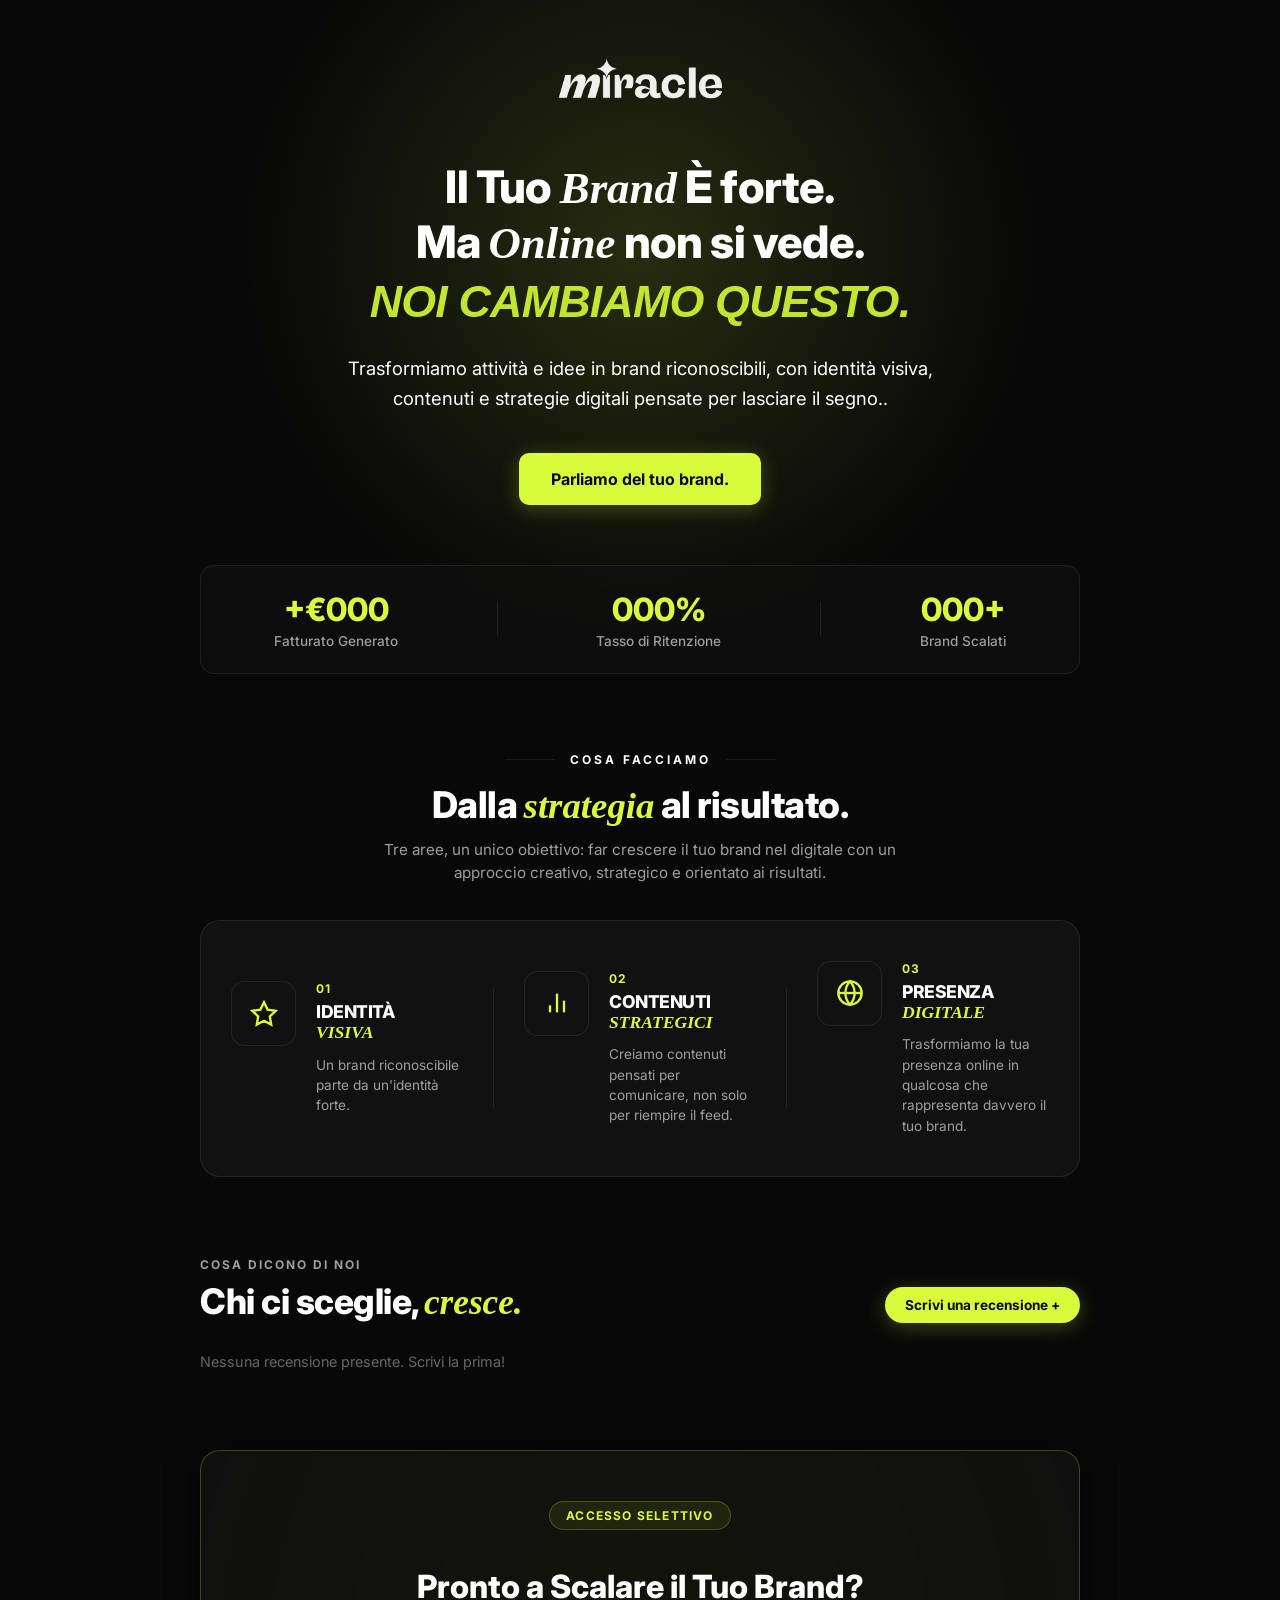
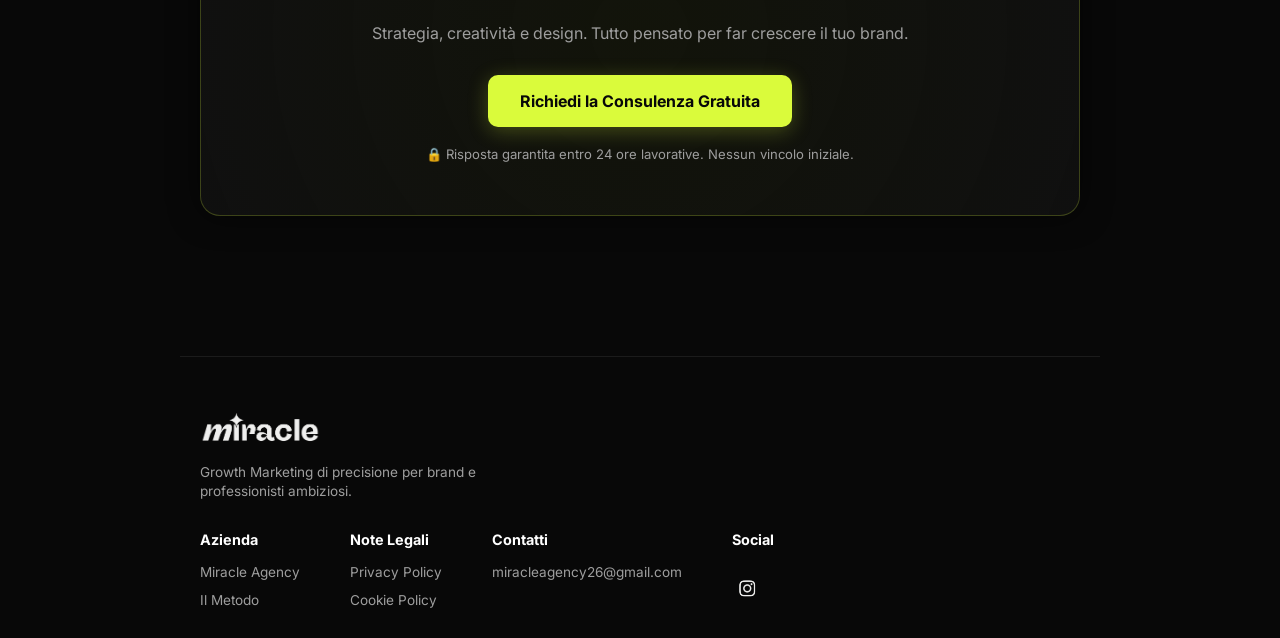
==== commit fd416598: "Rename index.HTML to index.html" ====
--- a/index.html
+++ b/index.html
@@ -152,7 +152,9 @@
         <section class="cta-box-section" id="candidatura">
             <span class="badge">ACCESSO SELETTIVO</span>
             <h2>Pronto a Scalare il Tuo Brand?</h2>
-            <p>Selezioniamo un numero limitato di partner ogni mese per garantire la massima dedizione e risultati misurabili.</p>
+            <p>Strategia, creatività e design.
+                Tutto pensato per far crescere il tuo brand.
+            </p>
             
             <a href="consulenza.html" class="cta-button primary-cta">Richiedi la Consulenza Gratuita</a>        
                 
--- a/stile.css
+++ b/stile.css
@@ -0,0 +1,631 @@
+/* --- VARIABILI COLORI MIRACLE --- */
+:root {
+    --bg-dark: #080808;
+    --card-bg: #111111;
+    --brand-color: #dafb3b;
+    --brand-hover: #c4e432;
+    --text-light: #ffffff;
+    --text-muted: #9e9e9e;
+    --glow-spread: rgba(218, 251, 59, 0.15);
+    --border-color: rgba(218, 251, 59, 0.22);
+    --border-light: rgba(255, 255, 255, 0.08);
+}
+
+/* --- RESET & BASE --- */
+* {
+    margin: 0;
+    padding: 0;
+    box-sizing: border-box;
+    font-family: 'Inter', -apple-system, BlinkMacSystemFont, sans-serif;
+    scroll-behavior: smooth;
+}
+
+body {
+    background-color: var(--bg-dark);
+    color: var(--text-light);
+    display: flex;
+    flex-direction: column;
+    min-height: 100vh;
+    position: relative;
+    overflow-x: hidden;
+}
+
+/* Sfondo Glow Radiale */
+.glow-bg {
+    position: absolute;
+    top: -150px;
+    left: 50%;
+    transform: translateX(-50%);
+    width: 800px;
+    height: 800px;
+    background: radial-gradient(circle, var(--glow-spread) 0%, rgba(8,8,8,0) 70%);
+    pointer-events: none;
+    z-index: 0;
+}
+
+/* --- CONTAINER PRINCIPALE --- */
+.container {
+    max-width: 920px;
+    margin: 0 auto;
+    padding: 50px 20px 80px 20px;
+    text-align: center;
+    flex-grow: 1;
+    position: relative;
+    z-index: 1;
+}
+
+/* --- LOGO --- */
+.logo-container {
+    margin-bottom: 50px;
+}
+.logo {
+    max-width: 170px;
+    height: auto;
+}
+
+/* --- HERO SECTION --- */
+.badge {
+    display: inline-block;
+    padding: 6px 16px;
+    border-radius: 20px;
+    background: rgba(218, 251, 59, 0.08);
+    border: 1px solid var(--border-color);
+    color: var(--brand-color);
+    font-size: 0.75rem;
+    font-weight: 700;
+    letter-spacing: 1.2px;
+    margin-bottom: 22px;
+    text-transform: uppercase;
+}
+
+.headline {
+    font-size: 2.8rem;
+    font-weight: 800;
+    line-height: 1.2;
+    margin-bottom: 20px;
+    letter-spacing: -0.8px;
+}
+
+.highlight {
+    color: var(--brand-color);
+}
+
+.subtitle {
+    font-size: 1.15rem;
+    color: var(--text-muted);
+    max-width: 660px;
+    margin: 0 auto 35px auto;
+    line-height: 1.6;
+}
+
+/* HERO CTA GROUP */
+.hero-cta-group {
+    display: flex;
+    justify-content: center;
+    gap: 15px;
+    margin-bottom: 60px;
+    flex-wrap: wrap;
+}
+
+.cta-button {
+    display: inline-block;
+    padding: 16px 32px;
+    font-size: 1rem;
+    font-weight: 700;
+    border-radius: 10px;
+    text-decoration: none;
+    transition: all 0.3s ease;
+    cursor: pointer;
+}
+
+.primary-cta {
+    background-color: var(--brand-color);
+    color: var(--bg-dark);
+    box-shadow: 0 4px 20px rgba(218, 251, 59, 0.25);
+}
+
+.primary-cta:hover {
+    background-color: var(--brand-hover);
+    transform: translateY(-2px);
+    box-shadow: 0 8px 25px rgba(218, 251, 59, 0.4);
+}
+
+.secondary-cta {
+    background-color: transparent;
+    color: var(--text-light);
+    border: 1px solid var(--border-light);
+}
+
+.secondary-cta:hover {
+    border-color: var(--border-color);
+    color: var(--brand-color);
+    background: rgba(255, 255, 255, 0.02);
+}
+
+/* --- STATS BAR --- */
+.stats-bar {
+    display: flex;
+    justify-content: space-around;
+    align-items: center;
+    background: rgba(18, 18, 18, 0.6);
+    border: 1px solid var(--border-light);
+    border-radius: 14px;
+    padding: 24px;
+    margin-bottom: 70px;
+    backdrop-filter: blur(8px);
+}
+
+.stat-item {
+    display: flex;
+    flex-direction: column;
+    align-items: center;
+}
+
+.stat-number {
+    font-size: 2rem;
+    font-weight: 800;
+    color: var(--brand-color);
+    margin-bottom: 4px;
+}
+
+.stat-label {
+    font-size: 0.85rem;
+    color: var(--text-muted);
+    font-weight: 500;
+}
+
+.stat-divider {
+    width: 1px;
+    height: 35px;
+    background-color: var(--border-light);
+}
+
+/* --- FEATURES GRID / WRAPPER ORIZZONTALE --- */
+.features-grid {
+    margin-bottom: 80px;
+    width: 100%;
+}
+
+.features-wrapper {
+    background: var(--card-bg);
+    border: 1px solid var(--border-light);
+    border-radius: 20px;
+    padding: 40px 30px;
+    display: flex;
+    align-items: center;
+    justify-content: space-between;
+    gap: 20px;
+    text-align: left;
+}
+
+.feature-card {
+    display: flex;
+    align-items: flex-start;
+    gap: 20px;
+    flex: 1;
+    background: transparent;
+    border: none;
+    padding: 0;
+    box-shadow: none !important;
+    transform: none !important;
+}
+
+/* Icona quadrata con bordo */
+.card-icon-box {
+    width: 65px;
+    height: 65px;
+    min-width: 65px;
+    background: rgba(18, 18, 18, 0.8);
+    border: 1px solid var(--border-light);
+    border-radius: 14px;
+    display: flex;
+    align-items: center;
+    justify-content: center;
+    color: var(--brand-color);
+}
+
+.feature-svg {
+    width: 28px;
+    height: 28px;
+}
+
+/* Testi interni alla card */
+.card-content {
+    display: flex;
+    flex-direction: column;
+}
+
+.step-num {
+    font-size: 0.75rem;
+    font-weight: 700;
+    color: var(--brand-color);
+    margin-bottom: 6px;
+    letter-spacing: 1px;
+}
+
+.feature-card h3 {
+    font-size: 1.1rem;
+    font-weight: 800;
+    line-height: 1.15;
+    margin-bottom: 12px;
+    text-transform: uppercase;
+    letter-spacing: -0.5px;
+    color: var(--text-light);
+}
+
+.feature-card p {
+    font-size: 0.85rem;
+    color: var(--text-muted);
+    line-height: 1.5;
+}
+
+/* Divisore verticale tra le card */
+.feature-divider {
+    width: 1px;
+    height: 120px;
+    background-color: var(--border-light);
+    margin: 0 10px;
+}
+
+/* --- ROADMAP / COME FUNZIONA --- */
+.roadmap-section {
+    margin-bottom: 80px;
+}
+
+.section-title {
+    font-size: 1.8rem;
+    font-weight: 800;
+    margin-bottom: 35px;
+    letter-spacing: -0.5px;
+}
+
+.roadmap-grid {
+    display: grid;
+    grid-template-columns: repeat(auto-fit, minmax(250px, 1fr));
+    gap: 20px;
+    text-align: left;
+}
+
+.step-card {
+    background: var(--card-bg);
+    border: 1px solid var(--border-light);
+    border-radius: 14px;
+    padding: 28px;
+    position: relative;
+}
+
+.step-number {
+    font-size: 0.8rem;
+    font-weight: 800;
+    color: var(--brand-color);
+    background: rgba(218, 251, 59, 0.1);
+    padding: 4px 10px;
+    border-radius: 6px;
+    display: inline-block;
+    margin-bottom: 14px;
+}
+
+.step-card h4 {
+    font-size: 1.05rem;
+    font-weight: 700;
+    margin-bottom: 10px;
+}
+
+.step-card p {
+    font-size: 0.88rem;
+    color: var(--text-muted);
+    line-height: 1.5;
+}
+
+/* --- CTA BOX SECTION --- */
+.cta-box-section {
+    background: radial-gradient(circle at center, rgba(218, 251, 59, 0.05) 0%, rgba(18, 18, 18, 0.8) 100%);
+    border: 1px solid var(--border-color);
+    border-radius: 20px;
+    padding: 50px 30px;
+    margin-bottom: 60px;
+    box-shadow: 0 0 30px rgba(0, 0, 0, 0.6);
+}
+
+.cta-box-section h2 {
+    font-size: 2rem;
+    font-weight: 800;
+    margin: 15px 0;
+}
+
+.cta-box-section p {
+    color: var(--text-muted);
+    max-width: 540px;
+    margin: 0 auto 30px auto;
+    font-size: 1rem;
+    line-height: 1.5;
+}
+
+.cta-microcopy {
+    font-size: 0.82rem !important;
+    color: var(--text-muted) !important;
+    margin-top: 18px !important;
+    margin-bottom: 0 !important;
+}
+
+/* --- FOOTER --- */
+footer {
+    border-top: 1px solid var(--border-light);
+    padding: 50px 20px 30px 20px;
+    max-width: 920px;
+    margin: 0 auto;
+    width: 100%;
+    display: flex;
+    justify-content: space-between;
+    align-items: flex-start;
+    flex-wrap: wrap;
+    gap: 30px;
+}
+
+.footer-content {
+    max-width: 300px;
+    text-align: left;
+}
+
+.footer-logo {
+    max-width: 120px;
+    margin-bottom: 12px;
+}
+
+.footer-tagline {
+    font-size: 0.85rem;
+    color: var(--text-muted);
+    line-height: 1.4;
+}
+
+.footer-links {
+    display: flex;
+    gap: 50px;
+    font-size: 0.85rem;
+    flex-wrap: wrap;
+}
+
+.footer-links div {
+    display: flex;
+    flex-direction: column;
+    gap: 12px;
+    text-align: left;
+}
+
+.footer-links strong {
+    color: var(--text-light);
+    margin-bottom: 4px;
+    font-size: 0.9rem;
+}
+
+.footer-links a {
+    color: var(--text-muted);
+    text-decoration: none;
+    transition: color 0.2s;
+}
+
+.footer-links a:hover {
+    color: var(--brand-color);
+}
+
+/* --- AGGIUNTE NUOVA HERO SECTION --- */
+.hero-memoji {
+    width: 90px;
+    height: auto;
+    margin-bottom: 20px;
+    filter: drop-shadow(0px 10px 15px rgba(0,0,0,0.5));
+}
+
+.serif-italic {
+    font-family: 'Playfair Display', serif;
+    font-style: italic;
+    font-weight: 600;
+    letter-spacing: normal;
+}
+
+.red-highlight {
+    color: #c4e432;
+    font-style: italic;
+    text-transform: uppercase;
+    display: inline-block;
+    margin-top: 5px;
+}
+
+.new-subtitle {
+    color: #ffffff;
+    font-size: 1.15rem;
+    max-width: 650px;
+    margin: 25px auto 40px auto;
+}
+
+/* --- RESPONSIVE --- */
+@media (max-width: 900px) {
+    .features-wrapper {
+        flex-direction: column;
+        align-items: stretch;
+        padding: 30px 20px;
+    }
+    
+    .feature-divider {
+        width: 100%;
+        height: 1px;
+        margin: 25px 0;
+    }
+}
+
+@media (max-width: 768px) {
+    .headline { font-size: 2.1rem; }
+    .subtitle { font-size: 1rem; }
+    .hero-cta-group { flex-direction: column; }
+    .cta-button { width: 100%; text-align: center; }
+    .stats-bar { flex-direction: column; gap: 20px; }
+    .stat-divider { width: 60%; height: 1px; }
+    footer { flex-direction: column; text-align: center; align-items: center; }
+    .footer-content { text-align: center; }
+    .footer-links { justify-content: center; text-align: center; gap: 30px; }
+    .footer-links div { text-align: center; }
+}
+
+/* --- STILI INTESTAZIONE SEZIONE METODO --- */
+.section-header-box {
+    text-align: center;
+    margin-bottom: 35px;
+}
+
+.section-badge-tag {
+    display: inline-flex;
+    align-items: center;
+    justify-content: center;
+    font-size: 0.75rem;
+    font-weight: 700;
+    letter-spacing: 3px;
+    color: var(--text-light);
+    text-transform: uppercase;
+    margin-bottom: 15px;
+    position: relative;
+    width: 100%;
+}
+
+/* Linee decorative laterali del badge */
+.section-badge-tag::before,
+.section-badge-tag::after {
+    content: "";
+    height: 1px;
+    width: 50px;
+    background-color: var(--border-light);
+    margin: 0 15px;
+}
+
+.section-main-title {
+    font-size: 2.3rem;
+    font-weight: 800;
+    color: var(--text-light);
+    letter-spacing: -0.5px;
+    margin-bottom: 12px;
+}
+
+.section-desc {
+    font-size: 0.95rem;
+    color: var(--text-muted);
+    max-width: 520px;
+    margin: 0 auto;
+    line-height: 1.5;
+}
+
+/* --- STILI SEZIONE RECENSIONI --- */
+.reviews-section {
+    margin-bottom: 80px;
+    width: 100%;
+    text-align: left;
+}
+
+.reviews-header {
+    display: flex;
+    justify-content: space-between;
+    align-items: flex-end;
+    margin-bottom: 30px;
+    flex-wrap: wrap;
+    gap: 20px;
+}
+
+.reviews-top-tag {
+    display: block;
+    font-size: 0.75rem;
+    font-weight: 700;
+    letter-spacing: 2px;
+    color: var(--text-muted);
+    text-transform: uppercase;
+    margin-bottom: 8px;
+}
+
+.reviews-main-title {
+    font-size: 2.2rem;
+    font-weight: 800;
+    color: var(--text-light);
+    letter-spacing: -0.5px;
+}
+
+.reviews-cta {
+    padding: 10px 20px;
+    font-size: 0.85rem;
+    border-radius: 30px;
+}
+
+.reviews-grid {
+    display: grid;
+    grid-template-columns: repeat(3, 1fr);
+    gap: 20px;
+}
+
+.review-card {
+    background: var(--card-bg);
+    border: 1px solid var(--border-light);
+    border-radius: 16px;
+    padding: 24px;
+    display: flex;
+    flex-direction: column;
+    justify-content: space-between;
+    transition: border-color 0.3s ease;
+}
+
+.review-card:hover {
+    border-color: var(--border-color);
+}
+
+.review-text {
+    font-size: 0.9rem;
+    color: var(--text-light);
+    line-height: 1.6;
+    margin-bottom: 24px;
+}
+
+.review-author-box {
+    display: flex;
+    align-items: center;
+    gap: 12px;
+    border-top: 1px solid var(--border-light);
+    padding-top: 16px;
+}
+
+.author-avatar {
+    width: 40px;
+    height: 40px;
+    min-width: 40px;
+    border-radius: 50%;
+    background-size: cover;
+    background-position: center;
+    background-color: #222;
+    border: 1px solid var(--border-light);
+}
+
+.author-info {
+    display: flex;
+    flex-direction: column;
+    flex-grow: 1;
+}
+
+.author-info strong {
+    font-size: 0.9rem;
+    color: var(--text-light);
+}
+
+.author-info span {
+    font-size: 0.75rem;
+    color: var(--text-muted);
+}
+
+.review-stars {
+    color: #f5c518;
+    font-size: 0.85rem;
+    letter-spacing: 1px;
+}
+
+/* --- RESPONSIVE RECENSIONI --- */
+@media (max-width: 900px) {
+    .reviews-grid {
+        grid-template-columns: 1fr;
+    }
+    .reviews-header {
+        align-items: flex-start;
+    }
+}
